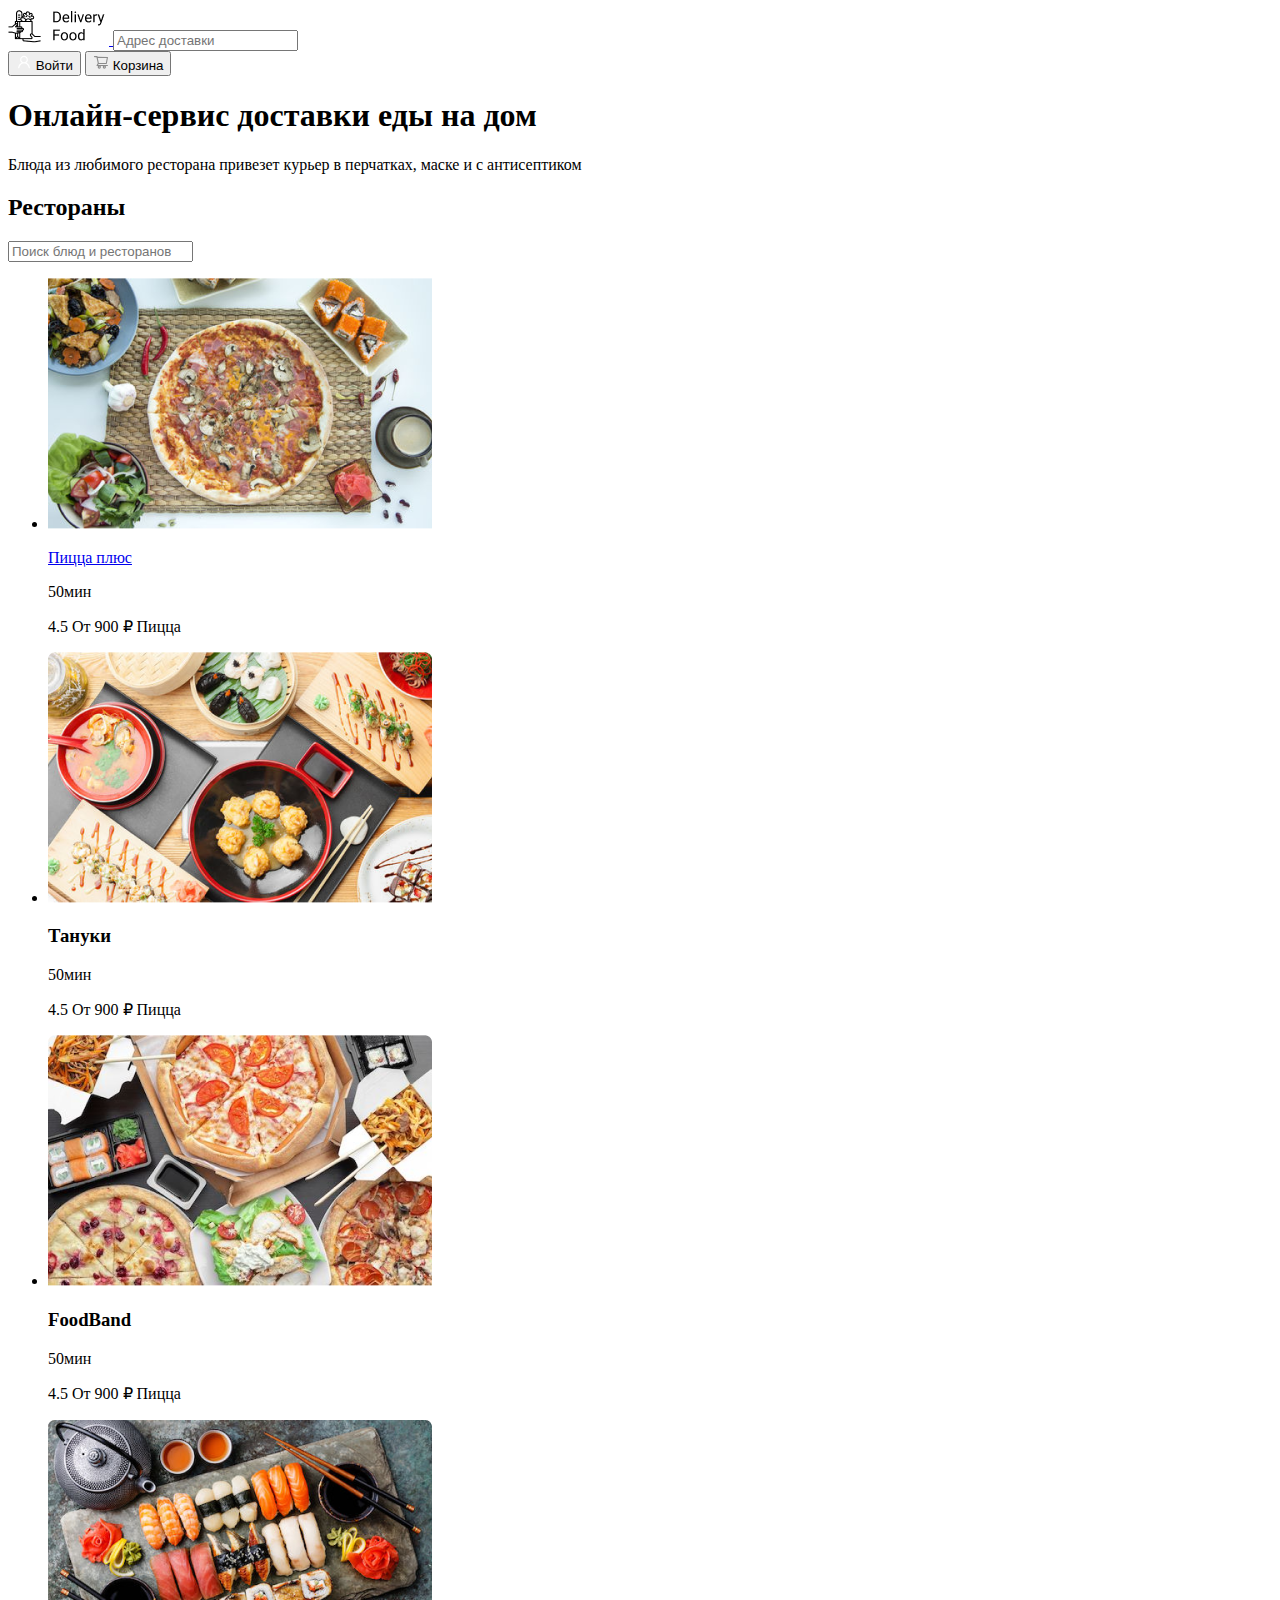
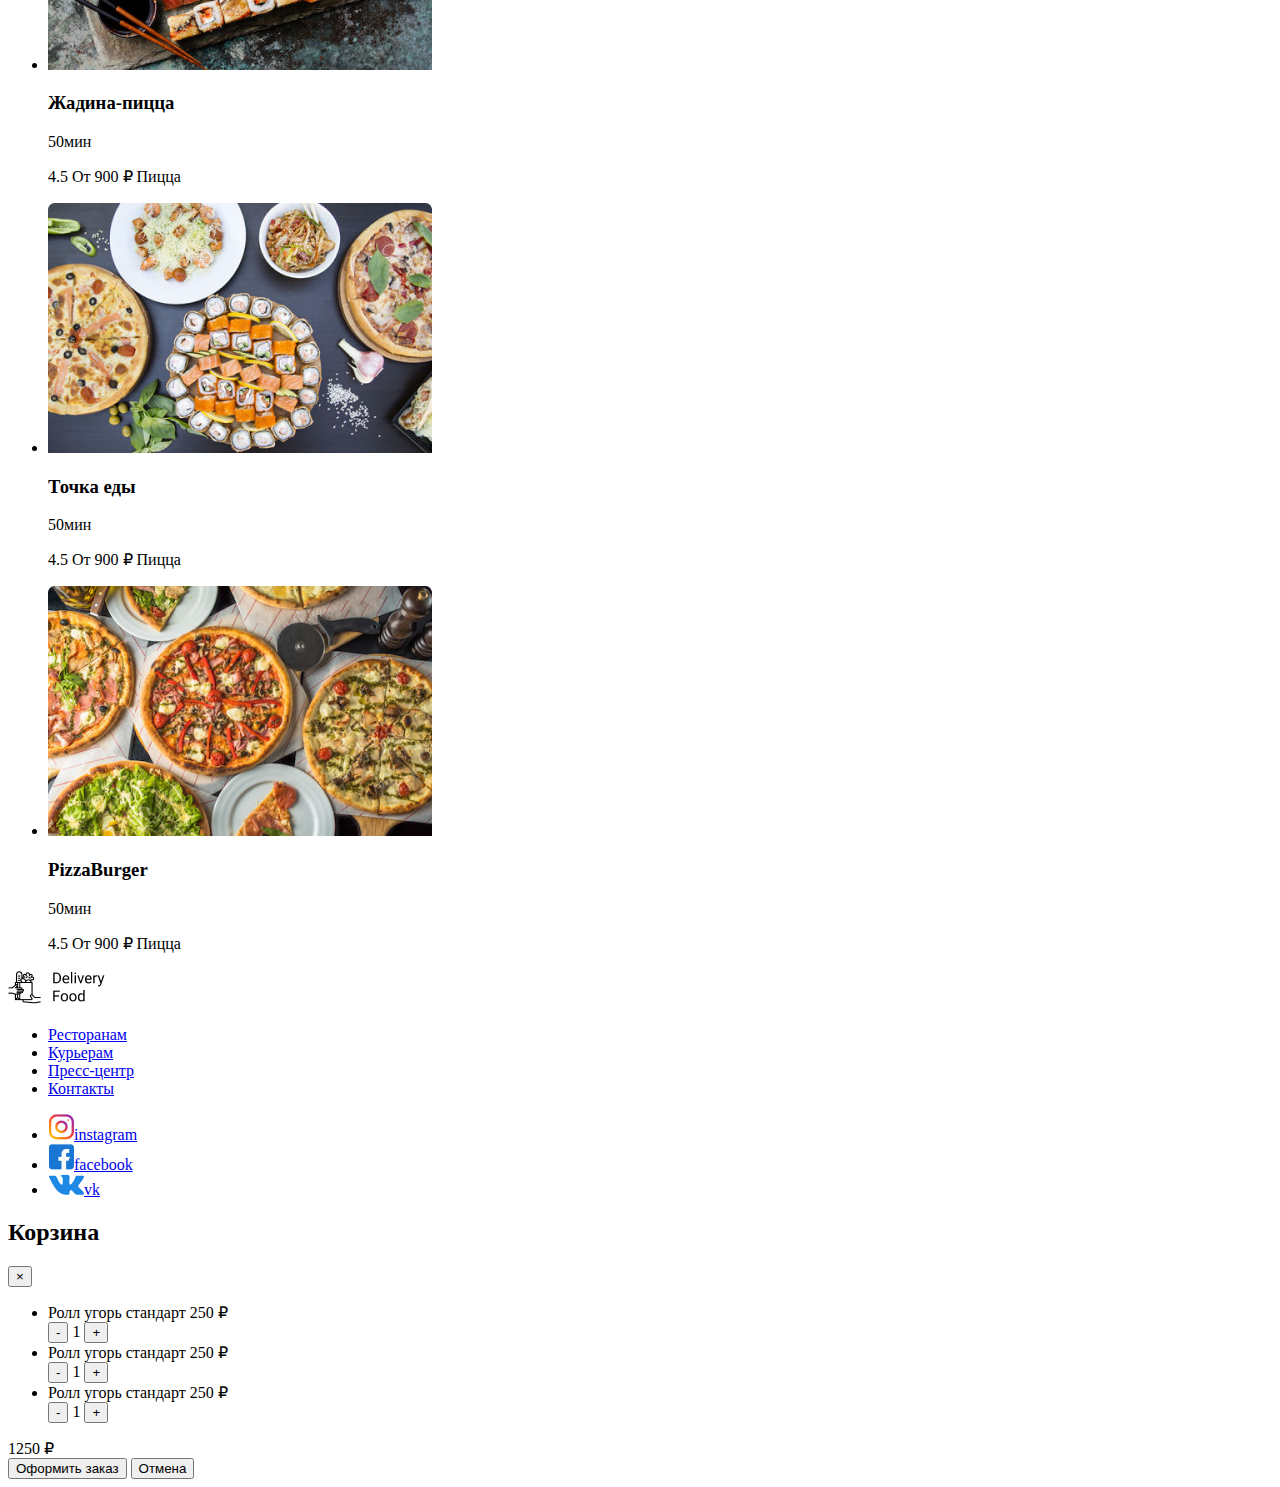
==== index.html @ 3a962e75 "Add files via upload" ====
<!DOCTYPE html>
<html lang="ru">

<head>
  <meta charset="UTF-8" />
  <meta name="viewport" content="width=device-width, initial-scale=1.0" />
  <meta http-equiv="X-UA-Compatible" content="ie=edge" />
  <title>Delivery Food</title>
</head>

<body>
  <header class="header container">
    <a href="index.html" class="img-wrapper header__logo">
      <img src="/assets/img/logo.png" alt="logotype">
    </a>
    <input type="text" placeholder="Адрес доставки" class="input input--header header__input">
    <div class="buttons header__buttons">
      <button class="button button--primary button--login">
        <span class="img-wrapper button__icon"><img src="assets/img/icons/user.svg" alt="icon"> </span>
        <span class="button__text">
          Войти
        </span>
      </button>
      <button class="button button--cart">
        <span class="img-wrapper button__icon"><img src="assets/img/icons/shopping-cart.svg" alt="icon"> </span>
        <span class="button__text">
          Корзина
        </span>
      </button>
    </div>
  </header>
  <main>
    <section class="hero container">
      <h1 class="title title--hero hero__title">Онлайн-сервис доставки еды на дом</h1>
      <p class="text text--hero hero__text">Блюда из любимого ресторана привезет курьер в перчатках, маске и с антисептиком</p>
    </section>

    <section class="restaurant container">
      <header class="restaurant__header">
        <h2 class="title restaurant__title">Рестораны</h2>
        <input type="text" class="input input--restaurant restaurant__input" placeholder="Поиск блюд и ресторанов">
      </header>
      <ul class="cards-list cards-list--restaurant restaurant__cards-list">
        <li class="card">
          <p class="card__img"><img src="/assets/img/list/card_1.png" alt="food"></p>
          <div class="card__wrapper">
            <header class="card__header">
              <a href="restourant.html" class="card__title">Пицца плюс</a>
              <p class="card__delivery">50мин</p>
            </header>
            <div class="card__description">
              <span class="card__rating">4.5</span>
              <span class="card__price">От 900 ₽</span>
              <span class="card__category">Пицца</span>
            </div>
          </div>
        </li>
        <li class="card">
          <p class="card__img"><img src="/assets/img/list/card_2.png" alt="food"></p>
          <div class="card__wrapper">
            <header class="card__header">
              <h3 class="card__title">Тануки </h3>
              <p class="card__delivery">50мин</p>
            </header>
            <div class="card__description">
              <span class="card__rating">4.5</span>
              <span class="card__price">От 900 ₽</span>
              <span class="card__category">Пицца</span>
            </div>
          </div>
        </li>
        <li class="card">
          <p class="card__img"><img src="/assets/img/list/card_3.png" alt="food"></p>
          <div class="card__wrapper">
            <header class="card__header">
              <h3 class="card__title">FoodBand</h3>
              <p class="card__delivery">50мин</p>
            </header>
            <div class="card__description">
              <span class="card__rating">4.5</span>
              <span class="card__price">От 900 ₽</span>
              <span class="card__category">Пицца</span>
            </div>
          </div>
        </li>
        <li class="card">
          <p class="card__img"><img src="/assets/img/list/card_4.png" alt="food"></p>
          <div class="card__wrapper">
            <header class="card__header">
              <h3 class="card__title">Жадина-пицца</h3>
              <p class="card__delivery">50мин</p>
            </header>
            <div class="card__description">
              <span class="card__rating">4.5</span>
              <span class="card__price">От 900 ₽</span>
              <span class="card__category">Пицца</span>
            </div>
          </div>
        </li>
        <li class="card">
          <p class="card__img"><img src="/assets/img/list/card_5.png" alt="food"></p>
          <div class="card__wrapper">
            <header class="card__header">
              <h3 class="card__title">Точка еды</h3>
              <p class="card__delivery">50мин</p>
            </header>
            <div class="card__description">
              <span class="card__rating">4.5</span>
              <span class="card__price">От 900 ₽</span>
              <span class="card__category">Пицца</span>
            </div>
          </div>
        </li>
        <li class="card">
          <p class="card__img"><img src="/assets/img/list/card_6.png" alt="food"></p>
          <div class="card__wrapper">
            <header class="card__header">
              <h3 class="card__title">PizzaBurger</h3>
              <p class="card__delivery">50мин</p>
            </header>
            <div class="card__description">
              <span class="card__rating">4.5</span>
              <span class="card__price">От 900 ₽</span>
              <span class="card__category">Пицца</span>
            </div>
          </div>
        </li>
      </ul>
    </section>
  </main>
  <footer class="footer container">
    <p class="img-wrapper footer__logo"><img src="/assets/img/logo.png" alt="logo"></p>
    <ul class="nav footer__nav">
      <li class="nav__item"><a href="#" class="nav__link">Ресторанам </a></li>
      <li class="nav__item"><a href="#" class="nav__link">Курьерам</a></li>
      <li class="nav__item"><a href="#" class="nav__link">Пресс-центр</a></li>
      <li class="nav__item"><a href="#" class="nav__link">Контакты</a></li>
    </ul>
    <ul class="social footer__social">
      <li class="social__item"><a href="#" class="social__link"><img src="/assets/img/icons/instagram.png" alt="instagram"><span class="hidden">instagram</span></a></li>
      <li class="social__item"><a href="#" class="social__link"><img src="/assets/img/icons/facebook.png" alt="facebook"><span class="hidden">facebook</span></a></li>
      <li class="social__item"><a href="#" class="social__link"><img src="/assets/img/icons/vk.png" alt="vk"><span class="hidden">vk</span></a></li>
    </ul>
  </footer>

  <div class="cart">
    <div class="cart__wrapper">
      <header class="cart__header">
        <h2 class="cart__title">Корзина</h2>
        <button class="button cart__close">&times;</button>
      </header>
      <ul class="cart__list">
        <li class="cart__item">
          <span class="cart__selected">Ролл угорь стандарт</span>
          <span class="cart__price">250 ₽</span>
          <div class="counter">
            <button class="button counter__button"> -</button>
            <span class="counter__count">1</span>
            <button class="button counter__button">+</button>
          </div>
        </li>
        <li class="cart__item">
          <span class="cart__selected">Ролл угорь стандарт</span>
          <span class="cart__price">250 ₽</span>
          <div class="counter">
            <button class="button counter__button"> -</button>
            <span class="counter__count">1</span>
            <button class="button counter__button">+</button>
          </div>
        </li>
        <li class="cart__item">
          <span class="cart__selected">Ролл угорь стандарт</span>
          <span class="cart__price">250 ₽</span>
          <div class="counter">
            <button class="button counter__button"> -</button>
            <span class="counter__count">1</span>
            <button class="button counter__button">+</button>
          </div>
        </li>
      </ul>
      <footer class="cart__footer">
        <span class="cart__total">1250 ₽</span>
        <div class="buttons cart__buttons">
          <button class="button button--primary button--primary">Оформить заказ</button>
          <button class="button ">Отмена</button>
        </div>
      </footer>
    </div>
  </div>
</body>


</html>
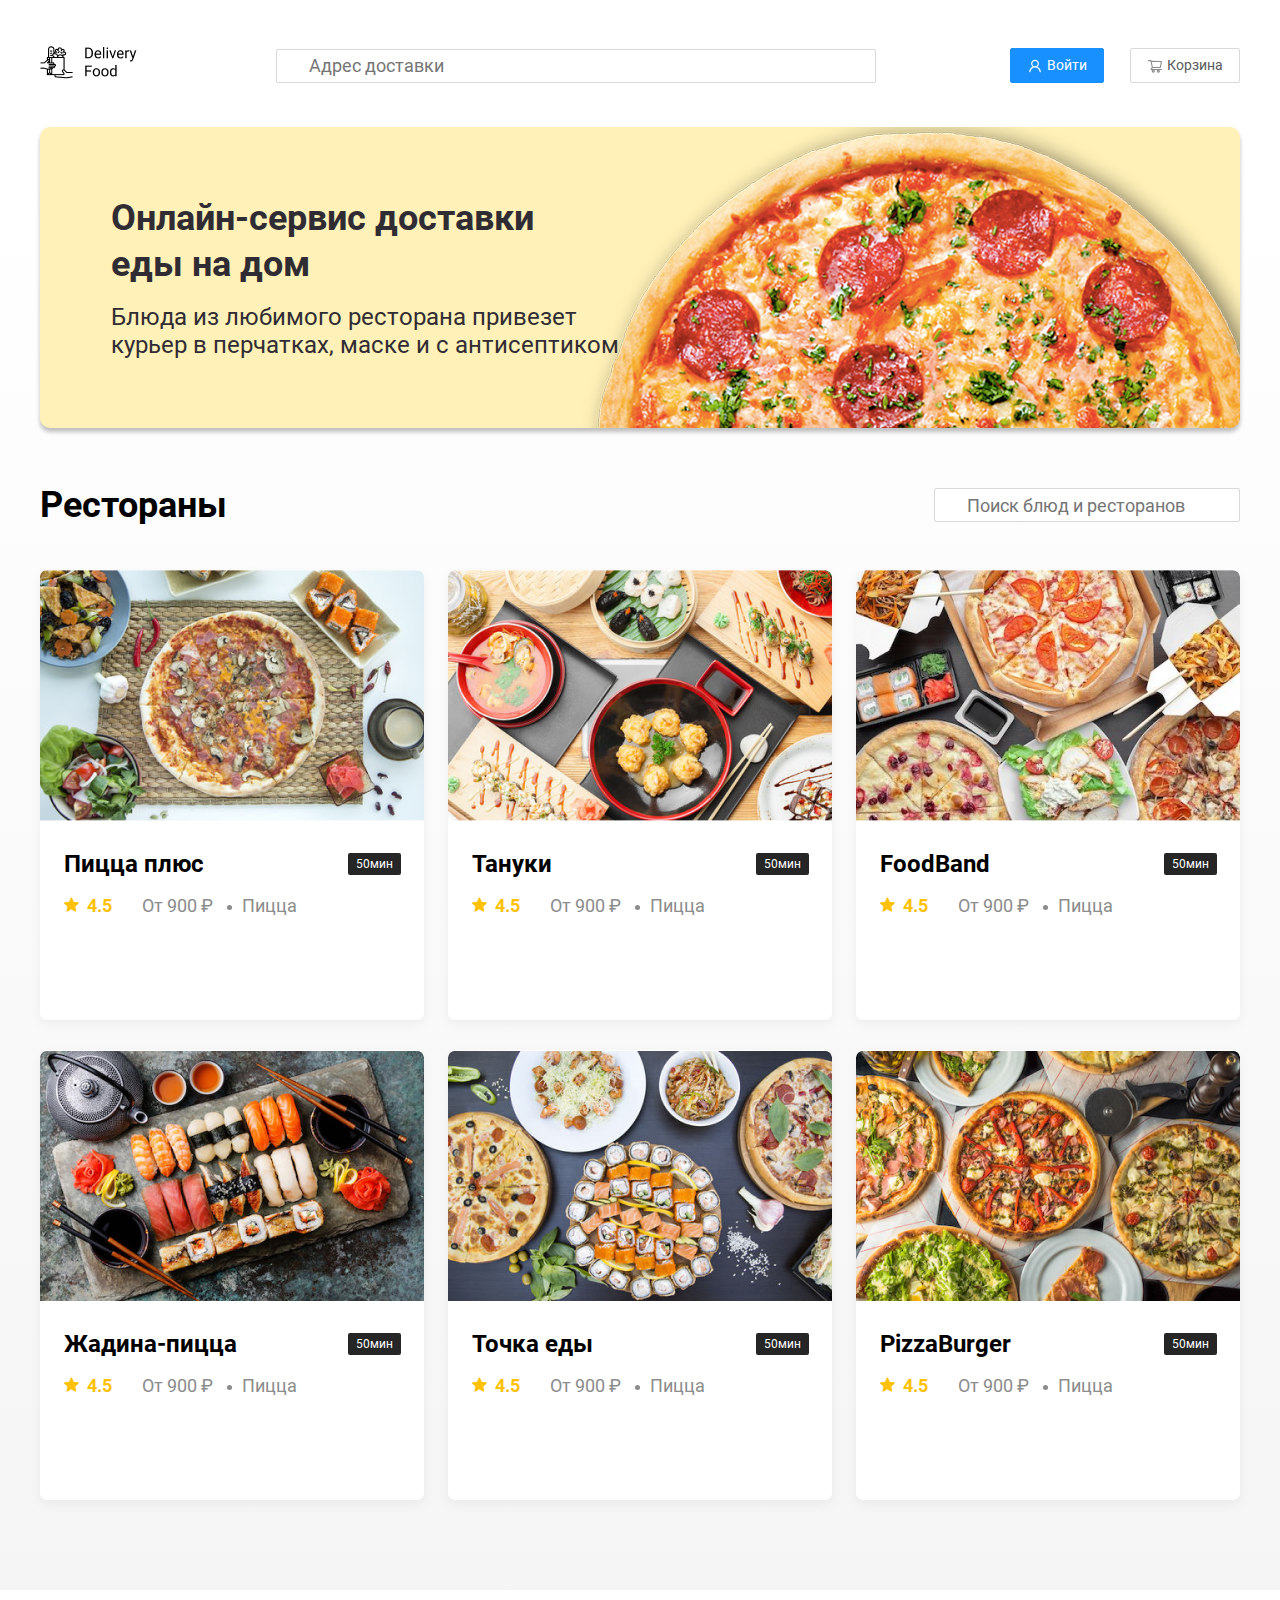
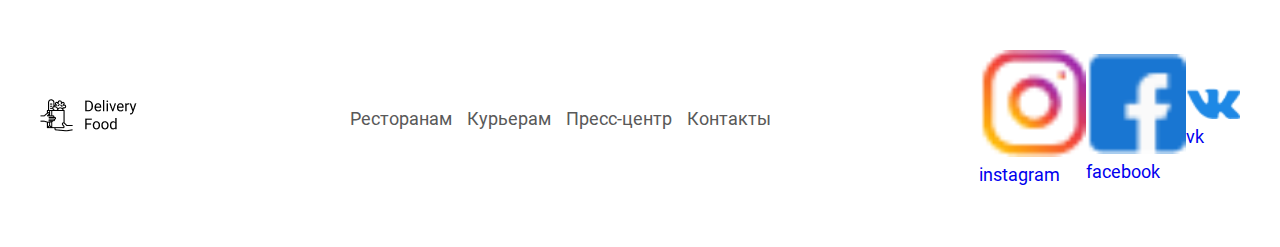
==== commit 798f3b43: "Add files via upload" ====
--- a/index.html
+++ b/index.html
@@ -1,193 +1 @@
-<!DOCTYPE html>
-<html lang="ru">
-
-<head>
-  <meta charset="UTF-8" />
-  <meta name="viewport" content="width=device-width, initial-scale=1.0" />
-  <meta http-equiv="X-UA-Compatible" content="ie=edge" />
-  <title>Delivery Food</title>
-</head>
-
-<body>
-  <header class="header container">
-    <a href="index.html" class="img-wrapper header__logo">
-      <img src="/assets/img/logo.png" alt="logotype">
-    </a>
-    <input type="text" placeholder="Адрес доставки" class="input input--header header__input">
-    <div class="buttons header__buttons">
-      <button class="button button--primary button--login">
-        <span class="img-wrapper button__icon"><img src="assets/img/icons/user.svg" alt="icon"> </span>
-        <span class="button__text">
-          Войти
-        </span>
-      </button>
-      <button class="button button--cart">
-        <span class="img-wrapper button__icon"><img src="assets/img/icons/shopping-cart.svg" alt="icon"> </span>
-        <span class="button__text">
-          Корзина
-        </span>
-      </button>
-    </div>
-  </header>
-  <main>
-    <section class="hero container">
-      <h1 class="title title--hero hero__title">Онлайн-сервис доставки еды на дом</h1>
-      <p class="text text--hero hero__text">Блюда из любимого ресторана привезет курьер в перчатках, маске и с антисептиком</p>
-    </section>
-
-    <section class="restaurant container">
-      <header class="restaurant__header">
-        <h2 class="title restaurant__title">Рестораны</h2>
-        <input type="text" class="input input--restaurant restaurant__input" placeholder="Поиск блюд и ресторанов">
-      </header>
-      <ul class="cards-list cards-list--restaurant restaurant__cards-list">
-        <li class="card">
-          <p class="card__img"><img src="/assets/img/list/card_1.png" alt="food"></p>
-          <div class="card__wrapper">
-            <header class="card__header">
-              <a href="restourant.html" class="card__title">Пицца плюс</a>
-              <p class="card__delivery">50мин</p>
-            </header>
-            <div class="card__description">
-              <span class="card__rating">4.5</span>
-              <span class="card__price">От 900 ₽</span>
-              <span class="card__category">Пицца</span>
-            </div>
-          </div>
-        </li>
-        <li class="card">
-          <p class="card__img"><img src="/assets/img/list/card_2.png" alt="food"></p>
-          <div class="card__wrapper">
-            <header class="card__header">
-              <h3 class="card__title">Тануки </h3>
-              <p class="card__delivery">50мин</p>
-            </header>
-            <div class="card__description">
-              <span class="card__rating">4.5</span>
-              <span class="card__price">От 900 ₽</span>
-              <span class="card__category">Пицца</span>
-            </div>
-          </div>
-        </li>
-        <li class="card">
-          <p class="card__img"><img src="/assets/img/list/card_3.png" alt="food"></p>
-          <div class="card__wrapper">
-            <header class="card__header">
-              <h3 class="card__title">FoodBand</h3>
-              <p class="card__delivery">50мин</p>
-            </header>
-            <div class="card__description">
-              <span class="card__rating">4.5</span>
-              <span class="card__price">От 900 ₽</span>
-              <span class="card__category">Пицца</span>
-            </div>
-          </div>
-        </li>
-        <li class="card">
-          <p class="card__img"><img src="/assets/img/list/card_4.png" alt="food"></p>
-          <div class="card__wrapper">
-            <header class="card__header">
-              <h3 class="card__title">Жадина-пицца</h3>
-              <p class="card__delivery">50мин</p>
-            </header>
-            <div class="card__description">
-              <span class="card__rating">4.5</span>
-              <span class="card__price">От 900 ₽</span>
-              <span class="card__category">Пицца</span>
-            </div>
-          </div>
-        </li>
-        <li class="card">
-          <p class="card__img"><img src="/assets/img/list/card_5.png" alt="food"></p>
-          <div class="card__wrapper">
-            <header class="card__header">
-              <h3 class="card__title">Точка еды</h3>
-              <p class="card__delivery">50мин</p>
-            </header>
-            <div class="card__description">
-              <span class="card__rating">4.5</span>
-              <span class="card__price">От 900 ₽</span>
-              <span class="card__category">Пицца</span>
-            </div>
-          </div>
-        </li>
-        <li class="card">
-          <p class="card__img"><img src="/assets/img/list/card_6.png" alt="food"></p>
-          <div class="card__wrapper">
-            <header class="card__header">
-              <h3 class="card__title">PizzaBurger</h3>
-              <p class="card__delivery">50мин</p>
-            </header>
-            <div class="card__description">
-              <span class="card__rating">4.5</span>
-              <span class="card__price">От 900 ₽</span>
-              <span class="card__category">Пицца</span>
-            </div>
-          </div>
-        </li>
-      </ul>
-    </section>
-  </main>
-  <footer class="footer container">
-    <p class="img-wrapper footer__logo"><img src="/assets/img/logo.png" alt="logo"></p>
-    <ul class="nav footer__nav">
-      <li class="nav__item"><a href="#" class="nav__link">Ресторанам </a></li>
-      <li class="nav__item"><a href="#" class="nav__link">Курьерам</a></li>
-      <li class="nav__item"><a href="#" class="nav__link">Пресс-центр</a></li>
-      <li class="nav__item"><a href="#" class="nav__link">Контакты</a></li>
-    </ul>
-    <ul class="social footer__social">
-      <li class="social__item"><a href="#" class="social__link"><img src="/assets/img/icons/instagram.png" alt="instagram"><span class="hidden">instagram</span></a></li>
-      <li class="social__item"><a href="#" class="social__link"><img src="/assets/img/icons/facebook.png" alt="facebook"><span class="hidden">facebook</span></a></li>
-      <li class="social__item"><a href="#" class="social__link"><img src="/assets/img/icons/vk.png" alt="vk"><span class="hidden">vk</span></a></li>
-    </ul>
-  </footer>
-
-  <div class="cart">
-    <div class="cart__wrapper">
-      <header class="cart__header">
-        <h2 class="cart__title">Корзина</h2>
-        <button class="button cart__close">&times;</button>
-      </header>
-      <ul class="cart__list">
-        <li class="cart__item">
-          <span class="cart__selected">Ролл угорь стандарт</span>
-          <span class="cart__price">250 ₽</span>
-          <div class="counter">
-            <button class="button counter__button"> -</button>
-            <span class="counter__count">1</span>
-            <button class="button counter__button">+</button>
-          </div>
-        </li>
-        <li class="cart__item">
-          <span class="cart__selected">Ролл угорь стандарт</span>
-          <span class="cart__price">250 ₽</span>
-          <div class="counter">
-            <button class="button counter__button"> -</button>
-            <span class="counter__count">1</span>
-            <button class="button counter__button">+</button>
-          </div>
-        </li>
-        <li class="cart__item">
-          <span class="cart__selected">Ролл угорь стандарт</span>
-          <span class="cart__price">250 ₽</span>
-          <div class="counter">
-            <button class="button counter__button"> -</button>
-            <span class="counter__count">1</span>
-            <button class="button counter__button">+</button>
-          </div>
-        </li>
-      </ul>
-      <footer class="cart__footer">
-        <span class="cart__total">1250 ₽</span>
-        <div class="buttons cart__buttons">
-          <button class="button button--primary button--primary">Оформить заказ</button>
-          <button class="button ">Отмена</button>
-        </div>
-      </footer>
-    </div>
-  </div>
-</body>
-
-
-</html>
+<!doctype html><html lang="ru"><head><meta charset="UTF-8"><meta name="viewport" content="width=device-width,initial-scale=1"><meta http-equiv="X-UA-Compatible" content="ie=edge"><title>Delivery Food</title><link href="/assets/css/app.e4bf.css" rel="stylesheet"></head><body><header class="header container"><a href="index.html" class="img-wrapper header__logo"><img src="/assets/img/logo.png" alt="logotype"> </a><input placeholder="Адрес доставки" class="input input--header header__input"><div class="buttons header__buttons"><button class="button button--primary button--login"><span class="img-wrapper button__icon"><img src="assets/img/icons/user.svg" alt="icon"> </span><span class="button__text">Войти</span></button> <button class="button button--cart"><span class="img-wrapper button__icon"><img src="assets/img/icons/shopping-cart.svg" alt="icon"> </span><span class="button__text">Корзина</span></button></div></header><main><section class="hero container"><h1 class="title title--hero hero__title">Онлайн-сервис доставки еды на дом</h1><p class="text text--hero hero__text">Блюда из любимого ресторана привезет курьер в перчатках, маске и с антисептиком</p></section><section class="restaurant container"><header class="restaurant__header"><h2 class="title restaurant__title">Рестораны</h2><input class="input input--restaurant restaurant__input" placeholder="Поиск блюд и ресторанов"></header><ul class="cards-list cards-list--restaurant restaurant__cards-list"><li class="card"><p class="card__img"><img src="/assets/img/list/card_1.png" alt="food"></p><div class="card__wrapper"><header class="card__header"><a href="restourant.html" class="card__title">Пицца плюс</a><p class="card__delivery">50мин</p></header><div class="card__description"><span class="card__rating">4.5</span> <span class="card__price">От 900 ₽</span> <span class="card__category">Пицца</span></div></div></li><li class="card"><p class="card__img"><img src="/assets/img/list/card_2.png" alt="food"></p><div class="card__wrapper"><header class="card__header"><h3 class="card__title">Тануки</h3><p class="card__delivery">50мин</p></header><div class="card__description"><span class="card__rating">4.5</span> <span class="card__price">От 900 ₽</span> <span class="card__category">Пицца</span></div></div></li><li class="card"><p class="card__img"><img src="/assets/img/list/card_3.png" alt="food"></p><div class="card__wrapper"><header class="card__header"><h3 class="card__title">FoodBand</h3><p class="card__delivery">50мин</p></header><div class="card__description"><span class="card__rating">4.5</span> <span class="card__price">От 900 ₽</span> <span class="card__category">Пицца</span></div></div></li><li class="card"><p class="card__img"><img src="/assets/img/list/card_4.png" alt="food"></p><div class="card__wrapper"><header class="card__header"><h3 class="card__title">Жадина-пицца</h3><p class="card__delivery">50мин</p></header><div class="card__description"><span class="card__rating">4.5</span> <span class="card__price">От 900 ₽</span> <span class="card__category">Пицца</span></div></div></li><li class="card"><p class="card__img"><img src="/assets/img/list/card_5.png" alt="food"></p><div class="card__wrapper"><header class="card__header"><h3 class="card__title">Точка еды</h3><p class="card__delivery">50мин</p></header><div class="card__description"><span class="card__rating">4.5</span> <span class="card__price">От 900 ₽</span> <span class="card__category">Пицца</span></div></div></li><li class="card"><p class="card__img"><img src="/assets/img/list/card_6.png" alt="food"></p><div class="card__wrapper"><header class="card__header"><h3 class="card__title">PizzaBurger</h3><p class="card__delivery">50мин</p></header><div class="card__description"><span class="card__rating">4.5</span> <span class="card__price">От 900 ₽</span> <span class="card__category">Пицца</span></div></div></li></ul></section></main><footer class="footer container"><p class="img-wrapper footer__logo"><img src="/assets/img/logo.png" alt="logo"></p><ul class="nav footer__nav"><li class="nav__item"><a href="#" class="nav__link">Ресторанам</a></li><li class="nav__item"><a href="#" class="nav__link">Курьерам</a></li><li class="nav__item"><a href="#" class="nav__link">Пресс-центр</a></li><li class="nav__item"><a href="#" class="nav__link">Контакты</a></li></ul><ul class="social footer__social"><li class="social__item"><a href="#" class="social__link"><img src="/assets/img/icons/instagram.png" alt="instagram"><span class="hidden">instagram</span></a></li><li class="social__item"><a href="#" class="social__link"><img src="/assets/img/icons/facebook.png" alt="facebook"><span class="hidden">facebook</span></a></li><li class="social__item"><a href="#" class="social__link"><img src="/assets/img/icons/vk.png" alt="vk"><span class="hidden">vk</span></a></li></ul></footer><div class="cart"><div class="cart__wrapper"><header class="cart__header"><h2 class="cart__title">Корзина</h2><button class="button cart__close">&times;</button></header><ul class="cart__list"><li class="cart__item"><span class="cart__selected">Ролл угорь стандарт</span> <span class="cart__price">250 ₽</span><div class="counter"><button class="button counter__button">-</button> <span class="counter__count">1</span> <button class="button counter__button">+</button></div></li><li class="cart__item"><span class="cart__selected">Ролл угорь стандарт</span> <span class="cart__price">250 ₽</span><div class="counter"><button class="button counter__button">-</button> <span class="counter__count">1</span> <button class="button counter__button">+</button></div></li><li class="cart__item"><span class="cart__selected">Ролл угорь стандарт</span> <span class="cart__price">250 ₽</span><div class="counter"><button class="button counter__button">-</button> <span class="counter__count">1</span> <button class="button counter__button">+</button></div></li></ul><footer class="cart__footer"><span class="cart__total">1250 ₽</span><div class="buttons cart__buttons"><button class="button button--primary button--primary">Оформить заказ</button> <button class="button">Отмена</button></div></footer></div></div><script src="/assets/js/vendors.e4bf.js"></script><script src="/assets/js/app.e4bf.js"></script></body></html>--- a/assets/css/app.e4bf.css
+++ b/assets/css/app.e4bf.css
@@ -0,0 +1,2 @@
+@font-face{font-family:Roboto;font-weight:400;font-style:normal;font-display:swap;src:url(/fonts/Roboto-Regular.ttf) format("truetype")}@font-face{font-family:Roboto;font-weight:700;font-style:normal;font-display:swap;src:url(/fonts/Roboto-Bold.ttf) format("truetype")}html{line-height:1.15;-webkit-text-size-adjust:100%}main{display:block}h1{font-size:2em;margin:.67em 0}hr{-webkit-box-sizing:content-box;box-sizing:content-box;height:0;overflow:visible}pre{font-family:monospace,monospace;font-size:1em}a{background-color:rgba(0,0,0,0)}abbr[title]{border-bottom:none;text-decoration:underline;-webkit-text-decoration:underline dotted;text-decoration:underline dotted}b,strong{font-weight:bolder}code,kbd,samp{font-family:monospace,monospace;font-size:1em}small{font-size:80%}sub,sup{font-size:75%;line-height:0;position:relative;vertical-align:baseline}sub{bottom:-.25em}sup{top:-.5em}img{border-style:none}button,input,optgroup,select,textarea{font-family:inherit;font-size:100%;line-height:1.15;margin:0}button,input{overflow:visible}button,select{text-transform:none}[type=button],[type=reset],[type=submit],button{-webkit-appearance:button}[type=button]::-moz-focus-inner,[type=reset]::-moz-focus-inner,[type=submit]::-moz-focus-inner,button::-moz-focus-inner{border-style:none;padding:0}[type=button]:-moz-focusring,[type=reset]:-moz-focusring,[type=submit]:-moz-focusring,button:-moz-focusring{outline:1px dotted ButtonText}fieldset{padding:.35em .75em .625em}legend{-webkit-box-sizing:border-box;box-sizing:border-box;color:inherit;display:table;max-width:100%;padding:0;white-space:normal}progress{vertical-align:baseline}textarea{overflow:auto}[type=checkbox],[type=radio]{-webkit-box-sizing:border-box;box-sizing:border-box;padding:0}[type=number]::-webkit-inner-spin-button,[type=number]::-webkit-outer-spin-button{height:auto}[type=search]{-webkit-appearance:textfield;outline-offset:-2px}[type=search]::-webkit-search-decoration{-webkit-appearance:none}::-webkit-file-upload-button{-webkit-appearance:button;font:inherit}details{display:block}summary{display:list-item}[hidden],template{display:none}html{line-height:24px;font-size:18px;color:#000;height:100%}@media screen and (max-width:1200px){html{font-size:16px}}@media screen and (max-width:768px){html{font-size:15px}}@media screen and (max-width:480px){html{font-size:14px}}body{margin:0;padding:0;font-family:Roboto,Helvetica,Arial,sans-serif;font-size:18px;font-weight:400;-webkit-font-smoothing:antialiased;-moz-osx-font-smoothing:grayscale}*,:after,:before{-webkit-box-sizing:border-box;box-sizing:border-box}h1,h2,h3,h4,h5,h6,p{margin:0}a{text-decoration:none}li,ul{margin:0;padding:0;list-style-type:none}section{position:relative}.wrapper{margin:0 auto;min-width:100vh}.content-wrapper,.wrapper{display:-webkit-box;display:-ms-flexbox;display:flex;-webkit-box-orient:vertical;-webkit-box-direction:normal;-ms-flex-direction:column;flex-direction:column;min-height:100vh}.container{-webkit-box-flex:0;-ms-flex:0 0 auto;flex:0 0 auto;position:relative;margin:0 auto;width:1200px}@media screen and (max-width:1200px){.container{max-width:1024px}}@media screen and (max-width:1024px){.container{max-width:768px}}@media screen and (max-width:768px){.container{max-width:480px}}@media screen and (max-width:480px){.container{max-width:320px}}.img-wrapper{margin:0}img{width:100%;height:100%}main{background:-webkit-gradient(linear,left top,left bottom,color-stop(1.04%,hsla(0,0%,96.1%,0)),to(#f5f5f5));background:-o-linear-gradient(top,hsla(0,0%,96.1%,0) 1.04%,#f5f5f5 100%);background:linear-gradient(180deg,hsla(0,0%,96.1%,0) 1.04%,#f5f5f5)}.button{padding:8px 16px;background-color:rgba(0,0,0,0);border:1px solid #d9d9d9;color:#595959;border-radius:2px;-webkit-box-shadow:0 0 2px rgba(0,0,0,.0015);box-shadow:0 0 2px rgba(0,0,0,.0015);position:relative;font-size:14px;display:-webkit-box;display:-ms-flexbox;display:flex;-webkit-box-align:center;-ms-flex-align:center;align-items:center}.button--primary{background-color:#1890ff;border:1px solid #1890ff;color:#fff}.button__icon{display:block;width:16px;height:16px;margin-right:4px}.button--cart{background-color:#fff;border:1px solid #d9d9d9;color:#595959;-webkit-box-shadow:0 0 2px rgba(0,0,0,.0015);box-shadow:0 0 2px rgba(0,0,0,.0015)}@media (max-width:768px){.button__text{display:none}}.title{font-weight:700;font-size:2rem;line-height:42px;color:#000}.title--hero{font-size:2rem;line-height:46px;color:#302c34;max-width:450px}.title--restaurant{font-weight:700}.text--hero{font-size:24px;line-height:28px;color:#302c34;max-width:538px}@media screen and (max-width:1024px){.title--hero{font-size:34px;line-height:40px}.text{font-size:20px}}.header{padding-top:44px;display:-webkit-box;display:-ms-flexbox;display:flex;-webkit-box-pack:justify;-ms-flex-pack:justify;justify-content:space-between;-webkit-box-align:center;-ms-flex-align:center;align-items:center}@media (max-width:768px){.header{-ms-flex-wrap:wrap;flex-wrap:wrap}.header__logo{-webkit-box-ordinal-group:2;-ms-flex-order:1;order:1}.header__input{margin-top:25px;-webkit-box-ordinal-group:4;-ms-flex-order:3;order:3}.header__buttons{-webkit-box-ordinal-group:3;-ms-flex-order:2;order:2}}.input{padding-left:32px;border:1px solid #d9d9d9;border-radius:2px}.input--header{width:50%;height:34px}.input--restaurant{width:306px;height:34px}@media (max-width:768px){.input--header{width:100%;height:34px}}.buttons{display:-webkit-box;display:-ms-flexbox;display:flex;-webkit-box-orient:horizontal;-webkit-box-direction:normal;-ms-flex-direction:row;flex-direction:row;-webkit-box-pack:justify;-ms-flex-pack:justify;justify-content:space-between;-webkit-box-align:center;-ms-flex-align:center;align-items:center;width:100%;max-width:230px}@media (max-width:768px){.buttons{width:auto}}.hero{margin-top:40px;padding:68px 0 69px 71px;background:#fff1b8 url(/hero.png) no-repeat top -80px right -100px/800px;-webkit-box-shadow:0 4px 4px rgba(0,0,0,.25);box-shadow:0 4px 4px rgba(0,0,0,.25);border-radius:10px}.hero__text{margin-top:16px}@media screen and (max-width:1200px){.hero{background-size:700px;background-position:top -80px right -200px}}@media screen and (max-width:1024px){.hero{padding:20px;background-size:400px;background-position:top -80px right -120px}}@media (max-width:768px){.hero{padding:20px;background-image:none}}.restaurant{padding-top:56px;padding-bottom:90px}.restaurant__header{display:-webkit-box;display:-ms-flexbox;display:flex;-webkit-box-align:center;-ms-flex-align:center;align-items:center;-webkit-box-pack:justify;-ms-flex-pack:justify;justify-content:space-between}.restaurant__cards-list{margin-top:44px}@media (max-width:768px){.restaurant__header{-ms-flex-wrap:wrap;flex-wrap:wrap}.restaurant__input{margin-top:20px}}.cards-list--restaurant{display:-webkit-box;display:-ms-flexbox;display:flex;-webkit-box-orient:horizontal;-webkit-box-direction:normal;-ms-flex-direction:row;flex-direction:row;-ms-flex-wrap:wrap;flex-wrap:wrap;-webkit-box-pack:justify;-ms-flex-pack:justify;justify-content:space-between;-webkit-box-align:start;-ms-flex-align:start;align-items:flex-start}.card{max-width:384px;background:#fff;-webkit-box-shadow:0 4px 12px rgba(0,0,0,.05);box-shadow:0 4px 12px rgba(0,0,0,.05);border-radius:7px;overflow:hidden;min-height:450px;margin-bottom:30px}.card:nth-last-child(-n+3){margin-bottom:0}.card__img{-o-object-fit:cover;object-fit:cover}.card__wrapper{padding:21px 23px 35px 24px}.card__header{display:-webkit-box;display:-ms-flexbox;display:flex;-webkit-box-pack:justify;-ms-flex-pack:justify;justify-content:space-between;-webkit-box-align:center;-ms-flex-align:center;align-items:center}.card__description{margin-top:10px}.card__title{font-weight:700;font-size:24px}.card__item,.card__title{line-height:32px;color:#000}.card__item{font-weight:400;font-size:20px}.card__ingredients{margin-top:10px}.card__footer{margin-top:20px;display:-webkit-box;display:-ms-flexbox;display:flex;-webkit-box-align:center;-ms-flex-align:center;align-items:center}.card__delivery{padding:1px 8px;background:#262626;border-radius:2px;font-size:12px;line-height:20px;color:#fff}.card__rating{font-weight:700;font-size:18px;line-height:32px;color:#ffc107}.card__rating:before{content:url(/Vector.png);margin-right:7.5px}.card__price{margin-left:26px;margin-right:10px}.card__category,.card__price{font-size:18px;line-height:32px;color:#8c8c8c}.card__category:before{content:"";width:5px;height:5px;display:inline-block;vertical-align:middle;background-color:#8c8c8c;border-radius:50%;margin-right:10px}@media screen and (max-width:1200px){.card{max-width:32%}}@media screen and (max-width:1024px){.card__header{-webkit-box-orient:vertical;-webkit-box-direction:normal;-ms-flex-direction:column;flex-direction:column;-webkit-box-align:start;-ms-flex-align:start;align-items:flex-start}.card__delivery{margin-top:5px}}@media (max-width:768px){.card{max-width:48%}.card__wrapper{padding:15px 10px 10px 15px}}@media (max-width:768px){.card{max-width:100%}.card__header{-webkit-box-orient:horizontal;-webkit-box-direction:normal;-ms-flex-direction:row;flex-direction:row;-webkit-box-align:center;-ms-flex-align:center;align-items:center}}.footer{padding:60px 0;display:-webkit-box;display:-ms-flexbox;display:flex;-webkit-box-align:center;-ms-flex-align:center;align-items:center;-webkit-box-pack:justify;-ms-flex-pack:justify;justify-content:space-between}@media (max-width:768px){.footer{-ms-flex-wrap:wrap;flex-wrap:wrap}.footer__logo{-webkit-box-ordinal-group:2;-ms-flex-order:1;order:1}.footer__nav{margin-top:25px;-webkit-box-ordinal-group:4;-ms-flex-order:3;order:3}.footer__social{-webkit-box-ordinal-group:3;-ms-flex-order:2;order:2}}.nav{display:-webkit-box;display:-ms-flexbox;display:flex;margin-left:0;padding:0;list-style:none}.nav__item{margin-right:15px}.nav__item:last-child{margin-right:0}.nav__link{color:#595959}.social{margin:0;padding:0;list-style:none;min-width:100px;display:-webkit-box;display:-ms-flexbox;display:flex;-webkit-box-pack:justify;-ms-flex-pack:justify;justify-content:space-between;-webkit-box-align:center;-ms-flex-align:center;align-items:center}.cart{background:rgba(0,0,0,.4);position:fixed;top:0;left:0;display:none;width:100vw;height:100vh}.cart--open{display:block}.cart__wrapper{padding:40px 46px 42px;max-width:780px;width:90%;background-color:#fff;margin:auto;border-radius:5px}.cart__header{display:-webkit-box;display:-ms-flexbox;display:flex;-webkit-box-pack:justify;-ms-flex-pack:justify;justify-content:space-between;-webkit-box-align:center;-ms-flex-align:center;align-items:center}.cart__title{font-size:36px;line-height:42px}.cart__close{border:none;font-size:48px}.cart__list{margin-top:48px}.cart__item{padding-bottom:8px;margin-top:15px;display:-webkit-box;display:-ms-flexbox;display:flex;-webkit-box-pack:justify;-ms-flex-pack:justify;justify-content:space-between;-webkit-box-align:center;-ms-flex-align:center;align-items:center;border-bottom:1px solid #d9d9d9}.cart__item:first-child{margin-top:0}.cart__selected{font-size:18px;line-height:32px}.cart__price{margin-left:auto;margin-right:47px;font-weight:700;font-size:20px;line-height:32px}.cart__footer{margin-top:53px;display:-webkit-box;display:-ms-flexbox;display:flex;-webkit-box-pack:justify;-ms-flex-pack:justify;justify-content:space-between;-webkit-box-align:center;-ms-flex-align:center;align-items:center}.cart__total{padding:15px 20px;background:#262626;border-radius:5px;color:#fff}.counter{display:-webkit-box;display:-ms-flexbox;display:flex;-webkit-box-pack:justify;-ms-flex-pack:justify;justify-content:space-between;-webkit-box-align:center;-ms-flex-align:center;align-items:center}.counter__button{font-size:14px;line-height:22px;color:#1890ff;border-color:#1890ff}.counter__count{margin-left:14px;margin-right:14px;font-size:16px;line-height:24px}
+:root{--animate-duration:1s;--animate-delay:1s;--animate-repeat:1}.animate__animated{-webkit-animation-duration:1s;animation-duration:1s;-webkit-animation-duration:var(--animate-duration);animation-duration:var(--animate-duration);-webkit-animation-fill-mode:both;animation-fill-mode:both}.animate__animated.animate__infinite{-webkit-animation-iteration-count:infinite;animation-iteration-count:infinite}.animate__animated.animate__repeat-1{-webkit-animation-iteration-count:1;animation-iteration-count:1;-webkit-animation-iteration-count:var(--animate-repeat);animation-iteration-count:var(--animate-repeat)}.animate__animated.animate__repeat-2{-webkit-animation-iteration-count:2;animation-iteration-count:2;-webkit-animation-iteration-count:calc(var(--animate-repeat)*2);animation-iteration-count:calc(var(--animate-repeat)*2)}.animate__animated.animate__repeat-3{-webkit-animation-iteration-count:3;animation-iteration-count:3;-webkit-animation-iteration-count:calc(var(--animate-repeat)*3);animation-iteration-count:calc(var(--animate-repeat)*3)}.animate__animated.animate__delay-1s{-webkit-animation-delay:1s;animation-delay:1s;-webkit-animation-delay:var(--animate-delay);animation-delay:var(--animate-delay)}.animate__animated.animate__delay-2s{-webkit-animation-delay:2s;animation-delay:2s;-webkit-animation-delay:calc(var(--animate-delay)*2);animation-delay:calc(var(--animate-delay)*2)}.animate__animated.animate__delay-3s{-webkit-animation-delay:3s;animation-delay:3s;-webkit-animation-delay:calc(var(--animate-delay)*3);animation-delay:calc(var(--animate-delay)*3)}.animate__animated.animate__delay-4s{-webkit-animation-delay:4s;animation-delay:4s;-webkit-animation-delay:calc(var(--animate-delay)*4);animation-delay:calc(var(--animate-delay)*4)}.animate__animated.animate__delay-5s{-webkit-animation-delay:5s;animation-delay:5s;-webkit-animation-delay:calc(var(--animate-delay)*5);animation-delay:calc(var(--animate-delay)*5)}.animate__animated.animate__faster{-webkit-animation-duration:.5s;animation-duration:.5s;-webkit-animation-duration:calc(var(--animate-duration)/2);animation-duration:calc(var(--animate-duration)/2)}.animate__animated.animate__fast{-webkit-animation-duration:.8s;animation-duration:.8s;-webkit-animation-duration:calc(var(--animate-duration)*0.8);animation-duration:calc(var(--animate-duration)*0.8)}.animate__animated.animate__slow{-webkit-animation-duration:2s;animation-duration:2s;-webkit-animation-duration:calc(var(--animate-duration)*2);animation-duration:calc(var(--animate-duration)*2)}.animate__animated.animate__slower{-webkit-animation-duration:3s;animation-duration:3s;-webkit-animation-duration:calc(var(--animate-duration)*3);animation-duration:calc(var(--animate-duration)*3)}@media (prefers-reduced-motion:reduce),print{.animate__animated{-webkit-animation-duration:1ms!important;animation-duration:1ms!important;-webkit-transition-duration:1ms!important;-o-transition-duration:1ms!important;transition-duration:1ms!important;-webkit-animation-iteration-count:1!important;animation-iteration-count:1!important}.animate__animated[class*=Out]{opacity:0}}@-webkit-keyframes bounce{0%,20%,53%,to{-webkit-animation-timing-function:cubic-bezier(.215,.61,.355,1);animation-timing-function:cubic-bezier(.215,.61,.355,1);-webkit-transform:translateZ(0);transform:translateZ(0)}40%,43%{-webkit-animation-timing-function:cubic-bezier(.755,.05,.855,.06);animation-timing-function:cubic-bezier(.755,.05,.855,.06);-webkit-transform:translate3d(0,-30px,0) scaleY(1.1);transform:translate3d(0,-30px,0) scaleY(1.1)}70%{-webkit-animation-timing-function:cubic-bezier(.755,.05,.855,.06);animation-timing-function:cubic-bezier(.755,.05,.855,.06);-webkit-transform:translate3d(0,-15px,0) scaleY(1.05);transform:translate3d(0,-15px,0) scaleY(1.05)}80%{-webkit-transition-timing-function:cubic-bezier(.215,.61,.355,1);transition-timing-function:cubic-bezier(.215,.61,.355,1);-webkit-transform:translateZ(0) scaleY(.95);transform:translateZ(0) scaleY(.95)}90%{-webkit-transform:translate3d(0,-4px,0) scaleY(1.02);transform:translate3d(0,-4px,0) scaleY(1.02)}}@keyframes bounce{0%,20%,53%,to{-webkit-animation-timing-function:cubic-bezier(.215,.61,.355,1);animation-timing-function:cubic-bezier(.215,.61,.355,1);-webkit-transform:translateZ(0);transform:translateZ(0)}40%,43%{-webkit-animation-timing-function:cubic-bezier(.755,.05,.855,.06);animation-timing-function:cubic-bezier(.755,.05,.855,.06);-webkit-transform:translate3d(0,-30px,0) scaleY(1.1);transform:translate3d(0,-30px,0) scaleY(1.1)}70%{-webkit-animation-timing-function:cubic-bezier(.755,.05,.855,.06);animation-timing-function:cubic-bezier(.755,.05,.855,.06);-webkit-transform:translate3d(0,-15px,0) scaleY(1.05);transform:translate3d(0,-15px,0) scaleY(1.05)}80%{-webkit-transition-timing-function:cubic-bezier(.215,.61,.355,1);-o-transition-timing-function:cubic-bezier(.215,.61,.355,1);transition-timing-function:cubic-bezier(.215,.61,.355,1);-webkit-transform:translateZ(0) scaleY(.95);transform:translateZ(0) scaleY(.95)}90%{-webkit-transform:translate3d(0,-4px,0) scaleY(1.02);transform:translate3d(0,-4px,0) scaleY(1.02)}}.animate__bounce{-webkit-animation-name:bounce;animation-name:bounce;-webkit-transform-origin:center bottom;-ms-transform-origin:center bottom;transform-origin:center bottom}@-webkit-keyframes flash{0%,50%,to{opacity:1}25%,75%{opacity:0}}@keyframes flash{0%,50%,to{opacity:1}25%,75%{opacity:0}}.animate__flash{-webkit-animation-name:flash;animation-name:flash}@-webkit-keyframes pulse{0%{-webkit-transform:scaleX(1);transform:scaleX(1)}50%{-webkit-transform:scale3d(1.05,1.05,1.05);transform:scale3d(1.05,1.05,1.05)}to{-webkit-transform:scaleX(1);transform:scaleX(1)}}@keyframes pulse{0%{-webkit-transform:scaleX(1);transform:scaleX(1)}50%{-webkit-transform:scale3d(1.05,1.05,1.05);transform:scale3d(1.05,1.05,1.05)}to{-webkit-transform:scaleX(1);transform:scaleX(1)}}.animate__pulse{-webkit-animation-name:pulse;animation-name:pulse;-webkit-animation-timing-function:ease-in-out;animation-timing-function:ease-in-out}@-webkit-keyframes rubberBand{0%{-webkit-transform:scaleX(1);transform:scaleX(1)}30%{-webkit-transform:scale3d(1.25,.75,1);transform:scale3d(1.25,.75,1)}40%{-webkit-transform:scale3d(.75,1.25,1);transform:scale3d(.75,1.25,1)}50%{-webkit-transform:scale3d(1.15,.85,1);transform:scale3d(1.15,.85,1)}65%{-webkit-transform:scale3d(.95,1.05,1);transform:scale3d(.95,1.05,1)}75%{-webkit-transform:scale3d(1.05,.95,1);transform:scale3d(1.05,.95,1)}to{-webkit-transform:scaleX(1);transform:scaleX(1)}}@keyframes rubberBand{0%{-webkit-transform:scaleX(1);transform:scaleX(1)}30%{-webkit-transform:scale3d(1.25,.75,1);transform:scale3d(1.25,.75,1)}40%{-webkit-transform:scale3d(.75,1.25,1);transform:scale3d(.75,1.25,1)}50%{-webkit-transform:scale3d(1.15,.85,1);transform:scale3d(1.15,.85,1)}65%{-webkit-transform:scale3d(.95,1.05,1);transform:scale3d(.95,1.05,1)}75%{-webkit-transform:scale3d(1.05,.95,1);transform:scale3d(1.05,.95,1)}to{-webkit-transform:scaleX(1);transform:scaleX(1)}}.animate__rubberBand{-webkit-animation-name:rubberBand;animation-name:rubberBand}@-webkit-keyframes shakeX{0%,to{-webkit-transform:translateZ(0);transform:translateZ(0)}10%,30%,50%,70%,90%{-webkit-transform:translate3d(-10px,0,0);transform:translate3d(-10px,0,0)}20%,40%,60%,80%{-webkit-transform:translate3d(10px,0,0);transform:translate3d(10px,0,0)}}@keyframes shakeX{0%,to{-webkit-transform:translateZ(0);transform:translateZ(0)}10%,30%,50%,70%,90%{-webkit-transform:translate3d(-10px,0,0);transform:translate3d(-10px,0,0)}20%,40%,60%,80%{-webkit-transform:translate3d(10px,0,0);transform:translate3d(10px,0,0)}}.animate__shakeX{-webkit-animation-name:shakeX;animation-name:shakeX}@-webkit-keyframes shakeY{0%,to{-webkit-transform:translateZ(0);transform:translateZ(0)}10%,30%,50%,70%,90%{-webkit-transform:translate3d(0,-10px,0);transform:translate3d(0,-10px,0)}20%,40%,60%,80%{-webkit-transform:translate3d(0,10px,0);transform:translate3d(0,10px,0)}}@keyframes shakeY{0%,to{-webkit-transform:translateZ(0);transform:translateZ(0)}10%,30%,50%,70%,90%{-webkit-transform:translate3d(0,-10px,0);transform:translate3d(0,-10px,0)}20%,40%,60%,80%{-webkit-transform:translate3d(0,10px,0);transform:translate3d(0,10px,0)}}.animate__shakeY{-webkit-animation-name:shakeY;animation-name:shakeY}@-webkit-keyframes headShake{0%{-webkit-transform:translateX(0);transform:translateX(0)}6.5%{-webkit-transform:translateX(-6px) rotateY(-9deg);transform:translateX(-6px) rotateY(-9deg)}18.5%{-webkit-transform:translateX(5px) rotateY(7deg);transform:translateX(5px) rotateY(7deg)}31.5%{-webkit-transform:translateX(-3px) rotateY(-5deg);transform:translateX(-3px) rotateY(-5deg)}43.5%{-webkit-transform:translateX(2px) rotateY(3deg);transform:translateX(2px) rotateY(3deg)}50%{-webkit-transform:translateX(0);transform:translateX(0)}}@keyframes headShake{0%{-webkit-transform:translateX(0);transform:translateX(0)}6.5%{-webkit-transform:translateX(-6px) rotateY(-9deg);transform:translateX(-6px) rotateY(-9deg)}18.5%{-webkit-transform:translateX(5px) rotateY(7deg);transform:translateX(5px) rotateY(7deg)}31.5%{-webkit-transform:translateX(-3px) rotateY(-5deg);transform:translateX(-3px) rotateY(-5deg)}43.5%{-webkit-transform:translateX(2px) rotateY(3deg);transform:translateX(2px) rotateY(3deg)}50%{-webkit-transform:translateX(0);transform:translateX(0)}}.animate__headShake{-webkit-animation-timing-function:ease-in-out;animation-timing-function:ease-in-out;-webkit-animation-name:headShake;animation-name:headShake}@-webkit-keyframes swing{20%{-webkit-transform:rotate(15deg);transform:rotate(15deg)}40%{-webkit-transform:rotate(-10deg);transform:rotate(-10deg)}60%{-webkit-transform:rotate(5deg);transform:rotate(5deg)}80%{-webkit-transform:rotate(-5deg);transform:rotate(-5deg)}to{-webkit-transform:rotate(0deg);transform:rotate(0deg)}}@keyframes swing{20%{-webkit-transform:rotate(15deg);transform:rotate(15deg)}40%{-webkit-transform:rotate(-10deg);transform:rotate(-10deg)}60%{-webkit-transform:rotate(5deg);transform:rotate(5deg)}80%{-webkit-transform:rotate(-5deg);transform:rotate(-5deg)}to{-webkit-transform:rotate(0deg);transform:rotate(0deg)}}.animate__swing{-webkit-transform-origin:top center;-ms-transform-origin:top center;transform-origin:top center;-webkit-animation-name:swing;animation-name:swing}@-webkit-keyframes tada{0%{-webkit-transform:scaleX(1);transform:scaleX(1)}10%,20%{-webkit-transform:scale3d(.9,.9,.9) rotate(-3deg);transform:scale3d(.9,.9,.9) rotate(-3deg)}30%,50%,70%,90%{-webkit-transform:scale3d(1.1,1.1,1.1) rotate(3deg);transform:scale3d(1.1,1.1,1.1) rotate(3deg)}40%,60%,80%{-webkit-transform:scale3d(1.1,1.1,1.1) rotate(-3deg);transform:scale3d(1.1,1.1,1.1) rotate(-3deg)}to{-webkit-transform:scaleX(1);transform:scaleX(1)}}@keyframes tada{0%{-webkit-transform:scaleX(1);transform:scaleX(1)}10%,20%{-webkit-transform:scale3d(.9,.9,.9) rotate(-3deg);transform:scale3d(.9,.9,.9) rotate(-3deg)}30%,50%,70%,90%{-webkit-transform:scale3d(1.1,1.1,1.1) rotate(3deg);transform:scale3d(1.1,1.1,1.1) rotate(3deg)}40%,60%,80%{-webkit-transform:scale3d(1.1,1.1,1.1) rotate(-3deg);transform:scale3d(1.1,1.1,1.1) rotate(-3deg)}to{-webkit-transform:scaleX(1);transform:scaleX(1)}}.animate__tada{-webkit-animation-name:tada;animation-name:tada}@-webkit-keyframes wobble{0%{-webkit-transform:translateZ(0);transform:translateZ(0)}15%{-webkit-transform:translate3d(-25%,0,0) rotate(-5deg);transform:translate3d(-25%,0,0) rotate(-5deg)}30%{-webkit-transform:translate3d(20%,0,0) rotate(3deg);transform:translate3d(20%,0,0) rotate(3deg)}45%{-webkit-transform:translate3d(-15%,0,0) rotate(-3deg);transform:translate3d(-15%,0,0) rotate(-3deg)}60%{-webkit-transform:translate3d(10%,0,0) rotate(2deg);transform:translate3d(10%,0,0) rotate(2deg)}75%{-webkit-transform:translate3d(-5%,0,0) rotate(-1deg);transform:translate3d(-5%,0,0) rotate(-1deg)}to{-webkit-transform:translateZ(0);transform:translateZ(0)}}@keyframes wobble{0%{-webkit-transform:translateZ(0);transform:translateZ(0)}15%{-webkit-transform:translate3d(-25%,0,0) rotate(-5deg);transform:translate3d(-25%,0,0) rotate(-5deg)}30%{-webkit-transform:translate3d(20%,0,0) rotate(3deg);transform:translate3d(20%,0,0) rotate(3deg)}45%{-webkit-transform:translate3d(-15%,0,0) rotate(-3deg);transform:translate3d(-15%,0,0) rotate(-3deg)}60%{-webkit-transform:translate3d(10%,0,0) rotate(2deg);transform:translate3d(10%,0,0) rotate(2deg)}75%{-webkit-transform:translate3d(-5%,0,0) rotate(-1deg);transform:translate3d(-5%,0,0) rotate(-1deg)}to{-webkit-transform:translateZ(0);transform:translateZ(0)}}.animate__wobble{-webkit-animation-name:wobble;animation-name:wobble}@-webkit-keyframes jello{0%,11.1%,to{-webkit-transform:translateZ(0);transform:translateZ(0)}22.2%{-webkit-transform:skewX(-12.5deg) skewY(-12.5deg);transform:skewX(-12.5deg) skewY(-12.5deg)}33.3%{-webkit-transform:skewX(6.25deg) skewY(6.25deg);transform:skewX(6.25deg) skewY(6.25deg)}44.4%{-webkit-transform:skewX(-3.125deg) skewY(-3.125deg);transform:skewX(-3.125deg) skewY(-3.125deg)}55.5%{-webkit-transform:skewX(1.5625deg) skewY(1.5625deg);transform:skewX(1.5625deg) skewY(1.5625deg)}66.6%{-webkit-transform:skewX(-.78125deg) skewY(-.78125deg);transform:skewX(-.78125deg) skewY(-.78125deg)}77.7%{-webkit-transform:skewX(.390625deg) skewY(.390625deg);transform:skewX(.390625deg) skewY(.390625deg)}88.8%{-webkit-transform:skewX(-.1953125deg) skewY(-.1953125deg);transform:skewX(-.1953125deg) skewY(-.1953125deg)}}@keyframes jello{0%,11.1%,to{-webkit-transform:translateZ(0);transform:translateZ(0)}22.2%{-webkit-transform:skewX(-12.5deg) skewY(-12.5deg);transform:skewX(-12.5deg) skewY(-12.5deg)}33.3%{-webkit-transform:skewX(6.25deg) skewY(6.25deg);transform:skewX(6.25deg) skewY(6.25deg)}44.4%{-webkit-transform:skewX(-3.125deg) skewY(-3.125deg);transform:skewX(-3.125deg) skewY(-3.125deg)}55.5%{-webkit-transform:skewX(1.5625deg) skewY(1.5625deg);transform:skewX(1.5625deg) skewY(1.5625deg)}66.6%{-webkit-transform:skewX(-.78125deg) skewY(-.78125deg);transform:skewX(-.78125deg) skewY(-.78125deg)}77.7%{-webkit-transform:skewX(.390625deg) skewY(.390625deg);transform:skewX(.390625deg) skewY(.390625deg)}88.8%{-webkit-transform:skewX(-.1953125deg) skewY(-.1953125deg);transform:skewX(-.1953125deg) skewY(-.1953125deg)}}.animate__jello{-webkit-animation-name:jello;animation-name:jello;-webkit-transform-origin:center;-ms-transform-origin:center;transform-origin:center}@-webkit-keyframes heartBeat{0%{-webkit-transform:scale(1);transform:scale(1)}14%{-webkit-transform:scale(1.3);transform:scale(1.3)}28%{-webkit-transform:scale(1);transform:scale(1)}42%{-webkit-transform:scale(1.3);transform:scale(1.3)}70%{-webkit-transform:scale(1);transform:scale(1)}}@keyframes heartBeat{0%{-webkit-transform:scale(1);transform:scale(1)}14%{-webkit-transform:scale(1.3);transform:scale(1.3)}28%{-webkit-transform:scale(1);transform:scale(1)}42%{-webkit-transform:scale(1.3);transform:scale(1.3)}70%{-webkit-transform:scale(1);transform:scale(1)}}.animate__heartBeat{-webkit-animation-name:heartBeat;animation-name:heartBeat;-webkit-animation-duration:1.3s;animation-duration:1.3s;-webkit-animation-duration:calc(var(--animate-duration)*1.3);animation-duration:calc(var(--animate-duration)*1.3);-webkit-animation-timing-function:ease-in-out;animation-timing-function:ease-in-out}@-webkit-keyframes backInDown{0%{-webkit-transform:translateY(-1200px) scale(.7);transform:translateY(-1200px) scale(.7);opacity:.7}80%{-webkit-transform:translateY(0) scale(.7);transform:translateY(0) scale(.7);opacity:.7}to{-webkit-transform:scale(1);transform:scale(1);opacity:1}}@keyframes backInDown{0%{-webkit-transform:translateY(-1200px) scale(.7);transform:translateY(-1200px) scale(.7);opacity:.7}80%{-webkit-transform:translateY(0) scale(.7);transform:translateY(0) scale(.7);opacity:.7}to{-webkit-transform:scale(1);transform:scale(1);opacity:1}}.animate__backInDown{-webkit-animation-name:backInDown;animation-name:backInDown}@-webkit-keyframes backInLeft{0%{-webkit-transform:translateX(-2000px) scale(.7);transform:translateX(-2000px) scale(.7);opacity:.7}80%{-webkit-transform:translateX(0) scale(.7);transform:translateX(0) scale(.7);opacity:.7}to{-webkit-transform:scale(1);transform:scale(1);opacity:1}}@keyframes backInLeft{0%{-webkit-transform:translateX(-2000px) scale(.7);transform:translateX(-2000px) scale(.7);opacity:.7}80%{-webkit-transform:translateX(0) scale(.7);transform:translateX(0) scale(.7);opacity:.7}to{-webkit-transform:scale(1);transform:scale(1);opacity:1}}.animate__backInLeft{-webkit-animation-name:backInLeft;animation-name:backInLeft}@-webkit-keyframes backInRight{0%{-webkit-transform:translateX(2000px) scale(.7);transform:translateX(2000px) scale(.7);opacity:.7}80%{-webkit-transform:translateX(0) scale(.7);transform:translateX(0) scale(.7);opacity:.7}to{-webkit-transform:scale(1);transform:scale(1);opacity:1}}@keyframes backInRight{0%{-webkit-transform:translateX(2000px) scale(.7);transform:translateX(2000px) scale(.7);opacity:.7}80%{-webkit-transform:translateX(0) scale(.7);transform:translateX(0) scale(.7);opacity:.7}to{-webkit-transform:scale(1);transform:scale(1);opacity:1}}.animate__backInRight{-webkit-animation-name:backInRight;animation-name:backInRight}@-webkit-keyframes backInUp{0%{-webkit-transform:translateY(1200px) scale(.7);transform:translateY(1200px) scale(.7);opacity:.7}80%{-webkit-transform:translateY(0) scale(.7);transform:translateY(0) scale(.7);opacity:.7}to{-webkit-transform:scale(1);transform:scale(1);opacity:1}}@keyframes backInUp{0%{-webkit-transform:translateY(1200px) scale(.7);transform:translateY(1200px) scale(.7);opacity:.7}80%{-webkit-transform:translateY(0) scale(.7);transform:translateY(0) scale(.7);opacity:.7}to{-webkit-transform:scale(1);transform:scale(1);opacity:1}}.animate__backInUp{-webkit-animation-name:backInUp;animation-name:backInUp}@-webkit-keyframes backOutDown{0%{-webkit-transform:scale(1);transform:scale(1);opacity:1}20%{-webkit-transform:translateY(0) scale(.7);transform:translateY(0) scale(.7);opacity:.7}to{-webkit-transform:translateY(700px) scale(.7);transform:translateY(700px) scale(.7);opacity:.7}}@keyframes backOutDown{0%{-webkit-transform:scale(1);transform:scale(1);opacity:1}20%{-webkit-transform:translateY(0) scale(.7);transform:translateY(0) scale(.7);opacity:.7}to{-webkit-transform:translateY(700px) scale(.7);transform:translateY(700px) scale(.7);opacity:.7}}.animate__backOutDown{-webkit-animation-name:backOutDown;animation-name:backOutDown}@-webkit-keyframes backOutLeft{0%{-webkit-transform:scale(1);transform:scale(1);opacity:1}20%{-webkit-transform:translateX(0) scale(.7);transform:translateX(0) scale(.7);opacity:.7}to{-webkit-transform:translateX(-2000px) scale(.7);transform:translateX(-2000px) scale(.7);opacity:.7}}@keyframes backOutLeft{0%{-webkit-transform:scale(1);transform:scale(1);opacity:1}20%{-webkit-transform:translateX(0) scale(.7);transform:translateX(0) scale(.7);opacity:.7}to{-webkit-transform:translateX(-2000px) scale(.7);transform:translateX(-2000px) scale(.7);opacity:.7}}.animate__backOutLeft{-webkit-animation-name:backOutLeft;animation-name:backOutLeft}@-webkit-keyframes backOutRight{0%{-webkit-transform:scale(1);transform:scale(1);opacity:1}20%{-webkit-transform:translateX(0) scale(.7);transform:translateX(0) scale(.7);opacity:.7}to{-webkit-transform:translateX(2000px) scale(.7);transform:translateX(2000px) scale(.7);opacity:.7}}@keyframes backOutRight{0%{-webkit-transform:scale(1);transform:scale(1);opacity:1}20%{-webkit-transform:translateX(0) scale(.7);transform:translateX(0) scale(.7);opacity:.7}to{-webkit-transform:translateX(2000px) scale(.7);transform:translateX(2000px) scale(.7);opacity:.7}}.animate__backOutRight{-webkit-animation-name:backOutRight;animation-name:backOutRight}@-webkit-keyframes backOutUp{0%{-webkit-transform:scale(1);transform:scale(1);opacity:1}20%{-webkit-transform:translateY(0) scale(.7);transform:translateY(0) scale(.7);opacity:.7}to{-webkit-transform:translateY(-700px) scale(.7);transform:translateY(-700px) scale(.7);opacity:.7}}@keyframes backOutUp{0%{-webkit-transform:scale(1);transform:scale(1);opacity:1}20%{-webkit-transform:translateY(0) scale(.7);transform:translateY(0) scale(.7);opacity:.7}to{-webkit-transform:translateY(-700px) scale(.7);transform:translateY(-700px) scale(.7);opacity:.7}}.animate__backOutUp{-webkit-animation-name:backOutUp;animation-name:backOutUp}@-webkit-keyframes bounceIn{0%,20%,40%,60%,80%,to{-webkit-animation-timing-function:cubic-bezier(.215,.61,.355,1);animation-timing-function:cubic-bezier(.215,.61,.355,1)}0%{opacity:0;-webkit-transform:scale3d(.3,.3,.3);transform:scale3d(.3,.3,.3)}20%{-webkit-transform:scale3d(1.1,1.1,1.1);transform:scale3d(1.1,1.1,1.1)}40%{-webkit-transform:scale3d(.9,.9,.9);transform:scale3d(.9,.9,.9)}60%{opacity:1;-webkit-transform:scale3d(1.03,1.03,1.03);transform:scale3d(1.03,1.03,1.03)}80%{-webkit-transform:scale3d(.97,.97,.97);transform:scale3d(.97,.97,.97)}to{opacity:1;-webkit-transform:scaleX(1);transform:scaleX(1)}}@keyframes bounceIn{0%,20%,40%,60%,80%,to{-webkit-animation-timing-function:cubic-bezier(.215,.61,.355,1);animation-timing-function:cubic-bezier(.215,.61,.355,1)}0%{opacity:0;-webkit-transform:scale3d(.3,.3,.3);transform:scale3d(.3,.3,.3)}20%{-webkit-transform:scale3d(1.1,1.1,1.1);transform:scale3d(1.1,1.1,1.1)}40%{-webkit-transform:scale3d(.9,.9,.9);transform:scale3d(.9,.9,.9)}60%{opacity:1;-webkit-transform:scale3d(1.03,1.03,1.03);transform:scale3d(1.03,1.03,1.03)}80%{-webkit-transform:scale3d(.97,.97,.97);transform:scale3d(.97,.97,.97)}to{opacity:1;-webkit-transform:scaleX(1);transform:scaleX(1)}}.animate__bounceIn{-webkit-animation-duration:.75s;animation-duration:.75s;-webkit-animation-duration:calc(var(--animate-duration)*0.75);animation-duration:calc(var(--animate-duration)*0.75);-webkit-animation-name:bounceIn;animation-name:bounceIn}@-webkit-keyframes bounceInDown{0%,60%,75%,90%,to{-webkit-animation-timing-function:cubic-bezier(.215,.61,.355,1);animation-timing-function:cubic-bezier(.215,.61,.355,1)}0%{opacity:0;-webkit-transform:translate3d(0,-3000px,0) scaleY(3);transform:translate3d(0,-3000px,0) scaleY(3)}60%{opacity:1;-webkit-transform:translate3d(0,25px,0) scaleY(.9);transform:translate3d(0,25px,0) scaleY(.9)}75%{-webkit-transform:translate3d(0,-10px,0) scaleY(.95);transform:translate3d(0,-10px,0) scaleY(.95)}90%{-webkit-transform:translate3d(0,5px,0) scaleY(.985);transform:translate3d(0,5px,0) scaleY(.985)}to{-webkit-transform:translateZ(0);transform:translateZ(0)}}@keyframes bounceInDown{0%,60%,75%,90%,to{-webkit-animation-timing-function:cubic-bezier(.215,.61,.355,1);animation-timing-function:cubic-bezier(.215,.61,.355,1)}0%{opacity:0;-webkit-transform:translate3d(0,-3000px,0) scaleY(3);transform:translate3d(0,-3000px,0) scaleY(3)}60%{opacity:1;-webkit-transform:translate3d(0,25px,0) scaleY(.9);transform:translate3d(0,25px,0) scaleY(.9)}75%{-webkit-transform:translate3d(0,-10px,0) scaleY(.95);transform:translate3d(0,-10px,0) scaleY(.95)}90%{-webkit-transform:translate3d(0,5px,0) scaleY(.985);transform:translate3d(0,5px,0) scaleY(.985)}to{-webkit-transform:translateZ(0);transform:translateZ(0)}}.animate__bounceInDown{-webkit-animation-name:bounceInDown;animation-name:bounceInDown}@-webkit-keyframes bounceInLeft{0%,60%,75%,90%,to{-webkit-animation-timing-function:cubic-bezier(.215,.61,.355,1);animation-timing-function:cubic-bezier(.215,.61,.355,1)}0%{opacity:0;-webkit-transform:translate3d(-3000px,0,0) scaleX(3);transform:translate3d(-3000px,0,0) scaleX(3)}60%{opacity:1;-webkit-transform:translate3d(25px,0,0) scaleX(1);transform:translate3d(25px,0,0) scaleX(1)}75%{-webkit-transform:translate3d(-10px,0,0) scaleX(.98);transform:translate3d(-10px,0,0) scaleX(.98)}90%{-webkit-transform:translate3d(5px,0,0) scaleX(.995);transform:translate3d(5px,0,0) scaleX(.995)}to{-webkit-transform:translateZ(0);transform:translateZ(0)}}@keyframes bounceInLeft{0%,60%,75%,90%,to{-webkit-animation-timing-function:cubic-bezier(.215,.61,.355,1);animation-timing-function:cubic-bezier(.215,.61,.355,1)}0%{opacity:0;-webkit-transform:translate3d(-3000px,0,0) scaleX(3);transform:translate3d(-3000px,0,0) scaleX(3)}60%{opacity:1;-webkit-transform:translate3d(25px,0,0) scaleX(1);transform:translate3d(25px,0,0) scaleX(1)}75%{-webkit-transform:translate3d(-10px,0,0) scaleX(.98);transform:translate3d(-10px,0,0) scaleX(.98)}90%{-webkit-transform:translate3d(5px,0,0) scaleX(.995);transform:translate3d(5px,0,0) scaleX(.995)}to{-webkit-transform:translateZ(0);transform:translateZ(0)}}.animate__bounceInLeft{-webkit-animation-name:bounceInLeft;animation-name:bounceInLeft}@-webkit-keyframes bounceInRight{0%,60%,75%,90%,to{-webkit-animation-timing-function:cubic-bezier(.215,.61,.355,1);animation-timing-function:cubic-bezier(.215,.61,.355,1)}0%{opacity:0;-webkit-transform:translate3d(3000px,0,0) scaleX(3);transform:translate3d(3000px,0,0) scaleX(3)}60%{opacity:1;-webkit-transform:translate3d(-25px,0,0) scaleX(1);transform:translate3d(-25px,0,0) scaleX(1)}75%{-webkit-transform:translate3d(10px,0,0) scaleX(.98);transform:translate3d(10px,0,0) scaleX(.98)}90%{-webkit-transform:translate3d(-5px,0,0) scaleX(.995);transform:translate3d(-5px,0,0) scaleX(.995)}to{-webkit-transform:translateZ(0);transform:translateZ(0)}}@keyframes bounceInRight{0%,60%,75%,90%,to{-webkit-animation-timing-function:cubic-bezier(.215,.61,.355,1);animation-timing-function:cubic-bezier(.215,.61,.355,1)}0%{opacity:0;-webkit-transform:translate3d(3000px,0,0) scaleX(3);transform:translate3d(3000px,0,0) scaleX(3)}60%{opacity:1;-webkit-transform:translate3d(-25px,0,0) scaleX(1);transform:translate3d(-25px,0,0) scaleX(1)}75%{-webkit-transform:translate3d(10px,0,0) scaleX(.98);transform:translate3d(10px,0,0) scaleX(.98)}90%{-webkit-transform:translate3d(-5px,0,0) scaleX(.995);transform:translate3d(-5px,0,0) scaleX(.995)}to{-webkit-transform:translateZ(0);transform:translateZ(0)}}.animate__bounceInRight{-webkit-animation-name:bounceInRight;animation-name:bounceInRight}@-webkit-keyframes bounceInUp{0%,60%,75%,90%,to{-webkit-animation-timing-function:cubic-bezier(.215,.61,.355,1);animation-timing-function:cubic-bezier(.215,.61,.355,1)}0%{opacity:0;-webkit-transform:translate3d(0,3000px,0) scaleY(5);transform:translate3d(0,3000px,0) scaleY(5)}60%{opacity:1;-webkit-transform:translate3d(0,-20px,0) scaleY(.9);transform:translate3d(0,-20px,0) scaleY(.9)}75%{-webkit-transform:translate3d(0,10px,0) scaleY(.95);transform:translate3d(0,10px,0) scaleY(.95)}90%{-webkit-transform:translate3d(0,-5px,0) scaleY(.985);transform:translate3d(0,-5px,0) scaleY(.985)}to{-webkit-transform:translateZ(0);transform:translateZ(0)}}@keyframes bounceInUp{0%,60%,75%,90%,to{-webkit-animation-timing-function:cubic-bezier(.215,.61,.355,1);animation-timing-function:cubic-bezier(.215,.61,.355,1)}0%{opacity:0;-webkit-transform:translate3d(0,3000px,0) scaleY(5);transform:translate3d(0,3000px,0) scaleY(5)}60%{opacity:1;-webkit-transform:translate3d(0,-20px,0) scaleY(.9);transform:translate3d(0,-20px,0) scaleY(.9)}75%{-webkit-transform:translate3d(0,10px,0) scaleY(.95);transform:translate3d(0,10px,0) scaleY(.95)}90%{-webkit-transform:translate3d(0,-5px,0) scaleY(.985);transform:translate3d(0,-5px,0) scaleY(.985)}to{-webkit-transform:translateZ(0);transform:translateZ(0)}}.animate__bounceInUp{-webkit-animation-name:bounceInUp;animation-name:bounceInUp}@-webkit-keyframes bounceOut{20%{-webkit-transform:scale3d(.9,.9,.9);transform:scale3d(.9,.9,.9)}50%,55%{opacity:1;-webkit-transform:scale3d(1.1,1.1,1.1);transform:scale3d(1.1,1.1,1.1)}to{opacity:0;-webkit-transform:scale3d(.3,.3,.3);transform:scale3d(.3,.3,.3)}}@keyframes bounceOut{20%{-webkit-transform:scale3d(.9,.9,.9);transform:scale3d(.9,.9,.9)}50%,55%{opacity:1;-webkit-transform:scale3d(1.1,1.1,1.1);transform:scale3d(1.1,1.1,1.1)}to{opacity:0;-webkit-transform:scale3d(.3,.3,.3);transform:scale3d(.3,.3,.3)}}.animate__bounceOut{-webkit-animation-duration:.75s;animation-duration:.75s;-webkit-animation-duration:calc(var(--animate-duration)*0.75);animation-duration:calc(var(--animate-duration)*0.75);-webkit-animation-name:bounceOut;animation-name:bounceOut}@-webkit-keyframes bounceOutDown{20%{-webkit-transform:translate3d(0,10px,0) scaleY(.985);transform:translate3d(0,10px,0) scaleY(.985)}40%,45%{opacity:1;-webkit-transform:translate3d(0,-20px,0) scaleY(.9);transform:translate3d(0,-20px,0) scaleY(.9)}to{opacity:0;-webkit-transform:translate3d(0,2000px,0) scaleY(3);transform:translate3d(0,2000px,0) scaleY(3)}}@keyframes bounceOutDown{20%{-webkit-transform:translate3d(0,10px,0) scaleY(.985);transform:translate3d(0,10px,0) scaleY(.985)}40%,45%{opacity:1;-webkit-transform:translate3d(0,-20px,0) scaleY(.9);transform:translate3d(0,-20px,0) scaleY(.9)}to{opacity:0;-webkit-transform:translate3d(0,2000px,0) scaleY(3);transform:translate3d(0,2000px,0) scaleY(3)}}.animate__bounceOutDown{-webkit-animation-name:bounceOutDown;animation-name:bounceOutDown}@-webkit-keyframes bounceOutLeft{20%{opacity:1;-webkit-transform:translate3d(20px,0,0) scaleX(.9);transform:translate3d(20px,0,0) scaleX(.9)}to{opacity:0;-webkit-transform:translate3d(-2000px,0,0) scaleX(2);transform:translate3d(-2000px,0,0) scaleX(2)}}@keyframes bounceOutLeft{20%{opacity:1;-webkit-transform:translate3d(20px,0,0) scaleX(.9);transform:translate3d(20px,0,0) scaleX(.9)}to{opacity:0;-webkit-transform:translate3d(-2000px,0,0) scaleX(2);transform:translate3d(-2000px,0,0) scaleX(2)}}.animate__bounceOutLeft{-webkit-animation-name:bounceOutLeft;animation-name:bounceOutLeft}@-webkit-keyframes bounceOutRight{20%{opacity:1;-webkit-transform:translate3d(-20px,0,0) scaleX(.9);transform:translate3d(-20px,0,0) scaleX(.9)}to{opacity:0;-webkit-transform:translate3d(2000px,0,0) scaleX(2);transform:translate3d(2000px,0,0) scaleX(2)}}@keyframes bounceOutRight{20%{opacity:1;-webkit-transform:translate3d(-20px,0,0) scaleX(.9);transform:translate3d(-20px,0,0) scaleX(.9)}to{opacity:0;-webkit-transform:translate3d(2000px,0,0) scaleX(2);transform:translate3d(2000px,0,0) scaleX(2)}}.animate__bounceOutRight{-webkit-animation-name:bounceOutRight;animation-name:bounceOutRight}@-webkit-keyframes bounceOutUp{20%{-webkit-transform:translate3d(0,-10px,0) scaleY(.985);transform:translate3d(0,-10px,0) scaleY(.985)}40%,45%{opacity:1;-webkit-transform:translate3d(0,20px,0) scaleY(.9);transform:translate3d(0,20px,0) scaleY(.9)}to{opacity:0;-webkit-transform:translate3d(0,-2000px,0) scaleY(3);transform:translate3d(0,-2000px,0) scaleY(3)}}@keyframes bounceOutUp{20%{-webkit-transform:translate3d(0,-10px,0) scaleY(.985);transform:translate3d(0,-10px,0) scaleY(.985)}40%,45%{opacity:1;-webkit-transform:translate3d(0,20px,0) scaleY(.9);transform:translate3d(0,20px,0) scaleY(.9)}to{opacity:0;-webkit-transform:translate3d(0,-2000px,0) scaleY(3);transform:translate3d(0,-2000px,0) scaleY(3)}}.animate__bounceOutUp{-webkit-animation-name:bounceOutUp;animation-name:bounceOutUp}@-webkit-keyframes fadeIn{0%{opacity:0}to{opacity:1}}@keyframes fadeIn{0%{opacity:0}to{opacity:1}}.animate__fadeIn{-webkit-animation-name:fadeIn;animation-name:fadeIn}@-webkit-keyframes fadeInDown{0%{opacity:0;-webkit-transform:translate3d(0,-100%,0);transform:translate3d(0,-100%,0)}to{opacity:1;-webkit-transform:translateZ(0);transform:translateZ(0)}}@keyframes fadeInDown{0%{opacity:0;-webkit-transform:translate3d(0,-100%,0);transform:translate3d(0,-100%,0)}to{opacity:1;-webkit-transform:translateZ(0);transform:translateZ(0)}}.animate__fadeInDown{-webkit-animation-name:fadeInDown;animation-name:fadeInDown}@-webkit-keyframes fadeInDownBig{0%{opacity:0;-webkit-transform:translate3d(0,-2000px,0);transform:translate3d(0,-2000px,0)}to{opacity:1;-webkit-transform:translateZ(0);transform:translateZ(0)}}@keyframes fadeInDownBig{0%{opacity:0;-webkit-transform:translate3d(0,-2000px,0);transform:translate3d(0,-2000px,0)}to{opacity:1;-webkit-transform:translateZ(0);transform:translateZ(0)}}.animate__fadeInDownBig{-webkit-animation-name:fadeInDownBig;animation-name:fadeInDownBig}@-webkit-keyframes fadeInLeft{0%{opacity:0;-webkit-transform:translate3d(-100%,0,0);transform:translate3d(-100%,0,0)}to{opacity:1;-webkit-transform:translateZ(0);transform:translateZ(0)}}@keyframes fadeInLeft{0%{opacity:0;-webkit-transform:translate3d(-100%,0,0);transform:translate3d(-100%,0,0)}to{opacity:1;-webkit-transform:translateZ(0);transform:translateZ(0)}}.animate__fadeInLeft{-webkit-animation-name:fadeInLeft;animation-name:fadeInLeft}@-webkit-keyframes fadeInLeftBig{0%{opacity:0;-webkit-transform:translate3d(-2000px,0,0);transform:translate3d(-2000px,0,0)}to{opacity:1;-webkit-transform:translateZ(0);transform:translateZ(0)}}@keyframes fadeInLeftBig{0%{opacity:0;-webkit-transform:translate3d(-2000px,0,0);transform:translate3d(-2000px,0,0)}to{opacity:1;-webkit-transform:translateZ(0);transform:translateZ(0)}}.animate__fadeInLeftBig{-webkit-animation-name:fadeInLeftBig;animation-name:fadeInLeftBig}@-webkit-keyframes fadeInRight{0%{opacity:0;-webkit-transform:translate3d(100%,0,0);transform:translate3d(100%,0,0)}to{opacity:1;-webkit-transform:translateZ(0);transform:translateZ(0)}}@keyframes fadeInRight{0%{opacity:0;-webkit-transform:translate3d(100%,0,0);transform:translate3d(100%,0,0)}to{opacity:1;-webkit-transform:translateZ(0);transform:translateZ(0)}}.animate__fadeInRight{-webkit-animation-name:fadeInRight;animation-name:fadeInRight}@-webkit-keyframes fadeInRightBig{0%{opacity:0;-webkit-transform:translate3d(2000px,0,0);transform:translate3d(2000px,0,0)}to{opacity:1;-webkit-transform:translateZ(0);transform:translateZ(0)}}@keyframes fadeInRightBig{0%{opacity:0;-webkit-transform:translate3d(2000px,0,0);transform:translate3d(2000px,0,0)}to{opacity:1;-webkit-transform:translateZ(0);transform:translateZ(0)}}.animate__fadeInRightBig{-webkit-animation-name:fadeInRightBig;animation-name:fadeInRightBig}@-webkit-keyframes fadeInUp{0%{opacity:0;-webkit-transform:translate3d(0,100%,0);transform:translate3d(0,100%,0)}to{opacity:1;-webkit-transform:translateZ(0);transform:translateZ(0)}}@keyframes fadeInUp{0%{opacity:0;-webkit-transform:translate3d(0,100%,0);transform:translate3d(0,100%,0)}to{opacity:1;-webkit-transform:translateZ(0);transform:translateZ(0)}}.animate__fadeInUp{-webkit-animation-name:fadeInUp;animation-name:fadeInUp}@-webkit-keyframes fadeInUpBig{0%{opacity:0;-webkit-transform:translate3d(0,2000px,0);transform:translate3d(0,2000px,0)}to{opacity:1;-webkit-transform:translateZ(0);transform:translateZ(0)}}@keyframes fadeInUpBig{0%{opacity:0;-webkit-transform:translate3d(0,2000px,0);transform:translate3d(0,2000px,0)}to{opacity:1;-webkit-transform:translateZ(0);transform:translateZ(0)}}.animate__fadeInUpBig{-webkit-animation-name:fadeInUpBig;animation-name:fadeInUpBig}@-webkit-keyframes fadeInTopLeft{0%{opacity:0;-webkit-transform:translate3d(-100%,-100%,0);transform:translate3d(-100%,-100%,0)}to{opacity:1;-webkit-transform:translateZ(0);transform:translateZ(0)}}@keyframes fadeInTopLeft{0%{opacity:0;-webkit-transform:translate3d(-100%,-100%,0);transform:translate3d(-100%,-100%,0)}to{opacity:1;-webkit-transform:translateZ(0);transform:translateZ(0)}}.animate__fadeInTopLeft{-webkit-animation-name:fadeInTopLeft;animation-name:fadeInTopLeft}@-webkit-keyframes fadeInTopRight{0%{opacity:0;-webkit-transform:translate3d(100%,-100%,0);transform:translate3d(100%,-100%,0)}to{opacity:1;-webkit-transform:translateZ(0);transform:translateZ(0)}}@keyframes fadeInTopRight{0%{opacity:0;-webkit-transform:translate3d(100%,-100%,0);transform:translate3d(100%,-100%,0)}to{opacity:1;-webkit-transform:translateZ(0);transform:translateZ(0)}}.animate__fadeInTopRight{-webkit-animation-name:fadeInTopRight;animation-name:fadeInTopRight}@-webkit-keyframes fadeInBottomLeft{0%{opacity:0;-webkit-transform:translate3d(-100%,100%,0);transform:translate3d(-100%,100%,0)}to{opacity:1;-webkit-transform:translateZ(0);transform:translateZ(0)}}@keyframes fadeInBottomLeft{0%{opacity:0;-webkit-transform:translate3d(-100%,100%,0);transform:translate3d(-100%,100%,0)}to{opacity:1;-webkit-transform:translateZ(0);transform:translateZ(0)}}.animate__fadeInBottomLeft{-webkit-animation-name:fadeInBottomLeft;animation-name:fadeInBottomLeft}@-webkit-keyframes fadeInBottomRight{0%{opacity:0;-webkit-transform:translate3d(100%,100%,0);transform:translate3d(100%,100%,0)}to{opacity:1;-webkit-transform:translateZ(0);transform:translateZ(0)}}@keyframes fadeInBottomRight{0%{opacity:0;-webkit-transform:translate3d(100%,100%,0);transform:translate3d(100%,100%,0)}to{opacity:1;-webkit-transform:translateZ(0);transform:translateZ(0)}}.animate__fadeInBottomRight{-webkit-animation-name:fadeInBottomRight;animation-name:fadeInBottomRight}@-webkit-keyframes fadeOut{0%{opacity:1}to{opacity:0}}@keyframes fadeOut{0%{opacity:1}to{opacity:0}}.animate__fadeOut{-webkit-animation-name:fadeOut;animation-name:fadeOut}@-webkit-keyframes fadeOutDown{0%{opacity:1}to{opacity:0;-webkit-transform:translate3d(0,100%,0);transform:translate3d(0,100%,0)}}@keyframes fadeOutDown{0%{opacity:1}to{opacity:0;-webkit-transform:translate3d(0,100%,0);transform:translate3d(0,100%,0)}}.animate__fadeOutDown{-webkit-animation-name:fadeOutDown;animation-name:fadeOutDown}@-webkit-keyframes fadeOutDownBig{0%{opacity:1}to{opacity:0;-webkit-transform:translate3d(0,2000px,0);transform:translate3d(0,2000px,0)}}@keyframes fadeOutDownBig{0%{opacity:1}to{opacity:0;-webkit-transform:translate3d(0,2000px,0);transform:translate3d(0,2000px,0)}}.animate__fadeOutDownBig{-webkit-animation-name:fadeOutDownBig;animation-name:fadeOutDownBig}@-webkit-keyframes fadeOutLeft{0%{opacity:1}to{opacity:0;-webkit-transform:translate3d(-100%,0,0);transform:translate3d(-100%,0,0)}}@keyframes fadeOutLeft{0%{opacity:1}to{opacity:0;-webkit-transform:translate3d(-100%,0,0);transform:translate3d(-100%,0,0)}}.animate__fadeOutLeft{-webkit-animation-name:fadeOutLeft;animation-name:fadeOutLeft}@-webkit-keyframes fadeOutLeftBig{0%{opacity:1}to{opacity:0;-webkit-transform:translate3d(-2000px,0,0);transform:translate3d(-2000px,0,0)}}@keyframes fadeOutLeftBig{0%{opacity:1}to{opacity:0;-webkit-transform:translate3d(-2000px,0,0);transform:translate3d(-2000px,0,0)}}.animate__fadeOutLeftBig{-webkit-animation-name:fadeOutLeftBig;animation-name:fadeOutLeftBig}@-webkit-keyframes fadeOutRight{0%{opacity:1}to{opacity:0;-webkit-transform:translate3d(100%,0,0);transform:translate3d(100%,0,0)}}@keyframes fadeOutRight{0%{opacity:1}to{opacity:0;-webkit-transform:translate3d(100%,0,0);transform:translate3d(100%,0,0)}}.animate__fadeOutRight{-webkit-animation-name:fadeOutRight;animation-name:fadeOutRight}@-webkit-keyframes fadeOutRightBig{0%{opacity:1}to{opacity:0;-webkit-transform:translate3d(2000px,0,0);transform:translate3d(2000px,0,0)}}@keyframes fadeOutRightBig{0%{opacity:1}to{opacity:0;-webkit-transform:translate3d(2000px,0,0);transform:translate3d(2000px,0,0)}}.animate__fadeOutRightBig{-webkit-animation-name:fadeOutRightBig;animation-name:fadeOutRightBig}@-webkit-keyframes fadeOutUp{0%{opacity:1}to{opacity:0;-webkit-transform:translate3d(0,-100%,0);transform:translate3d(0,-100%,0)}}@keyframes fadeOutUp{0%{opacity:1}to{opacity:0;-webkit-transform:translate3d(0,-100%,0);transform:translate3d(0,-100%,0)}}.animate__fadeOutUp{-webkit-animation-name:fadeOutUp;animation-name:fadeOutUp}@-webkit-keyframes fadeOutUpBig{0%{opacity:1}to{opacity:0;-webkit-transform:translate3d(0,-2000px,0);transform:translate3d(0,-2000px,0)}}@keyframes fadeOutUpBig{0%{opacity:1}to{opacity:0;-webkit-transform:translate3d(0,-2000px,0);transform:translate3d(0,-2000px,0)}}.animate__fadeOutUpBig{-webkit-animation-name:fadeOutUpBig;animation-name:fadeOutUpBig}@-webkit-keyframes fadeOutTopLeft{0%{opacity:1;-webkit-transform:translateZ(0);transform:translateZ(0)}to{opacity:0;-webkit-transform:translate3d(-100%,-100%,0);transform:translate3d(-100%,-100%,0)}}@keyframes fadeOutTopLeft{0%{opacity:1;-webkit-transform:translateZ(0);transform:translateZ(0)}to{opacity:0;-webkit-transform:translate3d(-100%,-100%,0);transform:translate3d(-100%,-100%,0)}}.animate__fadeOutTopLeft{-webkit-animation-name:fadeOutTopLeft;animation-name:fadeOutTopLeft}@-webkit-keyframes fadeOutTopRight{0%{opacity:1;-webkit-transform:translateZ(0);transform:translateZ(0)}to{opacity:0;-webkit-transform:translate3d(100%,-100%,0);transform:translate3d(100%,-100%,0)}}@keyframes fadeOutTopRight{0%{opacity:1;-webkit-transform:translateZ(0);transform:translateZ(0)}to{opacity:0;-webkit-transform:translate3d(100%,-100%,0);transform:translate3d(100%,-100%,0)}}.animate__fadeOutTopRight{-webkit-animation-name:fadeOutTopRight;animation-name:fadeOutTopRight}@-webkit-keyframes fadeOutBottomRight{0%{opacity:1;-webkit-transform:translateZ(0);transform:translateZ(0)}to{opacity:0;-webkit-transform:translate3d(100%,100%,0);transform:translate3d(100%,100%,0)}}@keyframes fadeOutBottomRight{0%{opacity:1;-webkit-transform:translateZ(0);transform:translateZ(0)}to{opacity:0;-webkit-transform:translate3d(100%,100%,0);transform:translate3d(100%,100%,0)}}.animate__fadeOutBottomRight{-webkit-animation-name:fadeOutBottomRight;animation-name:fadeOutBottomRight}@-webkit-keyframes fadeOutBottomLeft{0%{opacity:1;-webkit-transform:translateZ(0);transform:translateZ(0)}to{opacity:0;-webkit-transform:translate3d(-100%,100%,0);transform:translate3d(-100%,100%,0)}}@keyframes fadeOutBottomLeft{0%{opacity:1;-webkit-transform:translateZ(0);transform:translateZ(0)}to{opacity:0;-webkit-transform:translate3d(-100%,100%,0);transform:translate3d(-100%,100%,0)}}.animate__fadeOutBottomLeft{-webkit-animation-name:fadeOutBottomLeft;animation-name:fadeOutBottomLeft}@-webkit-keyframes flip{0%{-webkit-transform:perspective(400px) scaleX(1) translateZ(0) rotateY(-1turn);transform:perspective(400px) scaleX(1) translateZ(0) rotateY(-1turn);-webkit-animation-timing-function:ease-out;animation-timing-function:ease-out}40%{-webkit-transform:perspective(400px) scaleX(1) translateZ(150px) rotateY(-190deg);transform:perspective(400px) scaleX(1) translateZ(150px) rotateY(-190deg);-webkit-animation-timing-function:ease-out;animation-timing-function:ease-out}50%{-webkit-transform:perspective(400px) scaleX(1) translateZ(150px) rotateY(-170deg);transform:perspective(400px) scaleX(1) translateZ(150px) rotateY(-170deg);-webkit-animation-timing-function:ease-in;animation-timing-function:ease-in}80%{-webkit-transform:perspective(400px) scale3d(.95,.95,.95) translateZ(0) rotateY(0deg);transform:perspective(400px) scale3d(.95,.95,.95) translateZ(0) rotateY(0deg);-webkit-animation-timing-function:ease-in;animation-timing-function:ease-in}to{-webkit-transform:perspective(400px) scaleX(1) translateZ(0) rotateY(0deg);transform:perspective(400px) scaleX(1) translateZ(0) rotateY(0deg);-webkit-animation-timing-function:ease-in;animation-timing-function:ease-in}}@keyframes flip{0%{-webkit-transform:perspective(400px) scaleX(1) translateZ(0) rotateY(-1turn);transform:perspective(400px) scaleX(1) translateZ(0) rotateY(-1turn);-webkit-animation-timing-function:ease-out;animation-timing-function:ease-out}40%{-webkit-transform:perspective(400px) scaleX(1) translateZ(150px) rotateY(-190deg);transform:perspective(400px) scaleX(1) translateZ(150px) rotateY(-190deg);-webkit-animation-timing-function:ease-out;animation-timing-function:ease-out}50%{-webkit-transform:perspective(400px) scaleX(1) translateZ(150px) rotateY(-170deg);transform:perspective(400px) scaleX(1) translateZ(150px) rotateY(-170deg);-webkit-animation-timing-function:ease-in;animation-timing-function:ease-in}80%{-webkit-transform:perspective(400px) scale3d(.95,.95,.95) translateZ(0) rotateY(0deg);transform:perspective(400px) scale3d(.95,.95,.95) translateZ(0) rotateY(0deg);-webkit-animation-timing-function:ease-in;animation-timing-function:ease-in}to{-webkit-transform:perspective(400px) scaleX(1) translateZ(0) rotateY(0deg);transform:perspective(400px) scaleX(1) translateZ(0) rotateY(0deg);-webkit-animation-timing-function:ease-in;animation-timing-function:ease-in}}.animate__animated.animate__flip{-webkit-backface-visibility:visible;backface-visibility:visible;-webkit-animation-name:flip;animation-name:flip}@-webkit-keyframes flipInX{0%{-webkit-transform:perspective(400px) rotateX(90deg);transform:perspective(400px) rotateX(90deg);-webkit-animation-timing-function:ease-in;animation-timing-function:ease-in;opacity:0}40%{-webkit-transform:perspective(400px) rotateX(-20deg);transform:perspective(400px) rotateX(-20deg);-webkit-animation-timing-function:ease-in;animation-timing-function:ease-in}60%{-webkit-transform:perspective(400px) rotateX(10deg);transform:perspective(400px) rotateX(10deg);opacity:1}80%{-webkit-transform:perspective(400px) rotateX(-5deg);transform:perspective(400px) rotateX(-5deg)}to{-webkit-transform:perspective(400px);transform:perspective(400px)}}@keyframes flipInX{0%{-webkit-transform:perspective(400px) rotateX(90deg);transform:perspective(400px) rotateX(90deg);-webkit-animation-timing-function:ease-in;animation-timing-function:ease-in;opacity:0}40%{-webkit-transform:perspective(400px) rotateX(-20deg);transform:perspective(400px) rotateX(-20deg);-webkit-animation-timing-function:ease-in;animation-timing-function:ease-in}60%{-webkit-transform:perspective(400px) rotateX(10deg);transform:perspective(400px) rotateX(10deg);opacity:1}80%{-webkit-transform:perspective(400px) rotateX(-5deg);transform:perspective(400px) rotateX(-5deg)}to{-webkit-transform:perspective(400px);transform:perspective(400px)}}.animate__flipInX{-webkit-backface-visibility:visible!important;backface-visibility:visible!important;-webkit-animation-name:flipInX;animation-name:flipInX}@-webkit-keyframes flipInY{0%{-webkit-transform:perspective(400px) rotateY(90deg);transform:perspective(400px) rotateY(90deg);-webkit-animation-timing-function:ease-in;animation-timing-function:ease-in;opacity:0}40%{-webkit-transform:perspective(400px) rotateY(-20deg);transform:perspective(400px) rotateY(-20deg);-webkit-animation-timing-function:ease-in;animation-timing-function:ease-in}60%{-webkit-transform:perspective(400px) rotateY(10deg);transform:perspective(400px) rotateY(10deg);opacity:1}80%{-webkit-transform:perspective(400px) rotateY(-5deg);transform:perspective(400px) rotateY(-5deg)}to{-webkit-transform:perspective(400px);transform:perspective(400px)}}@keyframes flipInY{0%{-webkit-transform:perspective(400px) rotateY(90deg);transform:perspective(400px) rotateY(90deg);-webkit-animation-timing-function:ease-in;animation-timing-function:ease-in;opacity:0}40%{-webkit-transform:perspective(400px) rotateY(-20deg);transform:perspective(400px) rotateY(-20deg);-webkit-animation-timing-function:ease-in;animation-timing-function:ease-in}60%{-webkit-transform:perspective(400px) rotateY(10deg);transform:perspective(400px) rotateY(10deg);opacity:1}80%{-webkit-transform:perspective(400px) rotateY(-5deg);transform:perspective(400px) rotateY(-5deg)}to{-webkit-transform:perspective(400px);transform:perspective(400px)}}.animate__flipInY{-webkit-backface-visibility:visible!important;backface-visibility:visible!important;-webkit-animation-name:flipInY;animation-name:flipInY}@-webkit-keyframes flipOutX{0%{-webkit-transform:perspective(400px);transform:perspective(400px)}30%{-webkit-transform:perspective(400px) rotateX(-20deg);transform:perspective(400px) rotateX(-20deg);opacity:1}to{-webkit-transform:perspective(400px) rotateX(90deg);transform:perspective(400px) rotateX(90deg);opacity:0}}@keyframes flipOutX{0%{-webkit-transform:perspective(400px);transform:perspective(400px)}30%{-webkit-transform:perspective(400px) rotateX(-20deg);transform:perspective(400px) rotateX(-20deg);opacity:1}to{-webkit-transform:perspective(400px) rotateX(90deg);transform:perspective(400px) rotateX(90deg);opacity:0}}.animate__flipOutX{-webkit-animation-duration:.75s;animation-duration:.75s;-webkit-animation-duration:calc(var(--animate-duration)*0.75);animation-duration:calc(var(--animate-duration)*0.75);-webkit-animation-name:flipOutX;animation-name:flipOutX;-webkit-backface-visibility:visible!important;backface-visibility:visible!important}@-webkit-keyframes flipOutY{0%{-webkit-transform:perspective(400px);transform:perspective(400px)}30%{-webkit-transform:perspective(400px) rotateY(-15deg);transform:perspective(400px) rotateY(-15deg);opacity:1}to{-webkit-transform:perspective(400px) rotateY(90deg);transform:perspective(400px) rotateY(90deg);opacity:0}}@keyframes flipOutY{0%{-webkit-transform:perspective(400px);transform:perspective(400px)}30%{-webkit-transform:perspective(400px) rotateY(-15deg);transform:perspective(400px) rotateY(-15deg);opacity:1}to{-webkit-transform:perspective(400px) rotateY(90deg);transform:perspective(400px) rotateY(90deg);opacity:0}}.animate__flipOutY{-webkit-animation-duration:.75s;animation-duration:.75s;-webkit-animation-duration:calc(var(--animate-duration)*0.75);animation-duration:calc(var(--animate-duration)*0.75);-webkit-backface-visibility:visible!important;backface-visibility:visible!important;-webkit-animation-name:flipOutY;animation-name:flipOutY}@-webkit-keyframes lightSpeedInRight{0%{-webkit-transform:translate3d(100%,0,0) skewX(-30deg);transform:translate3d(100%,0,0) skewX(-30deg);opacity:0}60%{-webkit-transform:skewX(20deg);transform:skewX(20deg);opacity:1}80%{-webkit-transform:skewX(-5deg);transform:skewX(-5deg)}to{-webkit-transform:translateZ(0);transform:translateZ(0)}}@keyframes lightSpeedInRight{0%{-webkit-transform:translate3d(100%,0,0) skewX(-30deg);transform:translate3d(100%,0,0) skewX(-30deg);opacity:0}60%{-webkit-transform:skewX(20deg);transform:skewX(20deg);opacity:1}80%{-webkit-transform:skewX(-5deg);transform:skewX(-5deg)}to{-webkit-transform:translateZ(0);transform:translateZ(0)}}.animate__lightSpeedInRight{-webkit-animation-name:lightSpeedInRight;animation-name:lightSpeedInRight;-webkit-animation-timing-function:ease-out;animation-timing-function:ease-out}@-webkit-keyframes lightSpeedInLeft{0%{-webkit-transform:translate3d(-100%,0,0) skewX(30deg);transform:translate3d(-100%,0,0) skewX(30deg);opacity:0}60%{-webkit-transform:skewX(-20deg);transform:skewX(-20deg);opacity:1}80%{-webkit-transform:skewX(5deg);transform:skewX(5deg)}to{-webkit-transform:translateZ(0);transform:translateZ(0)}}@keyframes lightSpeedInLeft{0%{-webkit-transform:translate3d(-100%,0,0) skewX(30deg);transform:translate3d(-100%,0,0) skewX(30deg);opacity:0}60%{-webkit-transform:skewX(-20deg);transform:skewX(-20deg);opacity:1}80%{-webkit-transform:skewX(5deg);transform:skewX(5deg)}to{-webkit-transform:translateZ(0);transform:translateZ(0)}}.animate__lightSpeedInLeft{-webkit-animation-name:lightSpeedInLeft;animation-name:lightSpeedInLeft;-webkit-animation-timing-function:ease-out;animation-timing-function:ease-out}@-webkit-keyframes lightSpeedOutRight{0%{opacity:1}to{-webkit-transform:translate3d(100%,0,0) skewX(30deg);transform:translate3d(100%,0,0) skewX(30deg);opacity:0}}@keyframes lightSpeedOutRight{0%{opacity:1}to{-webkit-transform:translate3d(100%,0,0) skewX(30deg);transform:translate3d(100%,0,0) skewX(30deg);opacity:0}}.animate__lightSpeedOutRight{-webkit-animation-name:lightSpeedOutRight;animation-name:lightSpeedOutRight;-webkit-animation-timing-function:ease-in;animation-timing-function:ease-in}@-webkit-keyframes lightSpeedOutLeft{0%{opacity:1}to{-webkit-transform:translate3d(-100%,0,0) skewX(-30deg);transform:translate3d(-100%,0,0) skewX(-30deg);opacity:0}}@keyframes lightSpeedOutLeft{0%{opacity:1}to{-webkit-transform:translate3d(-100%,0,0) skewX(-30deg);transform:translate3d(-100%,0,0) skewX(-30deg);opacity:0}}.animate__lightSpeedOutLeft{-webkit-animation-name:lightSpeedOutLeft;animation-name:lightSpeedOutLeft;-webkit-animation-timing-function:ease-in;animation-timing-function:ease-in}@-webkit-keyframes rotateIn{0%{-webkit-transform:rotate(-200deg);transform:rotate(-200deg);opacity:0}to{-webkit-transform:translateZ(0);transform:translateZ(0);opacity:1}}@keyframes rotateIn{0%{-webkit-transform:rotate(-200deg);transform:rotate(-200deg);opacity:0}to{-webkit-transform:translateZ(0);transform:translateZ(0);opacity:1}}.animate__rotateIn{-webkit-animation-name:rotateIn;animation-name:rotateIn;-webkit-transform-origin:center;-ms-transform-origin:center;transform-origin:center}@-webkit-keyframes rotateInDownLeft{0%{-webkit-transform:rotate(-45deg);transform:rotate(-45deg);opacity:0}to{-webkit-transform:translateZ(0);transform:translateZ(0);opacity:1}}@keyframes rotateInDownLeft{0%{-webkit-transform:rotate(-45deg);transform:rotate(-45deg);opacity:0}to{-webkit-transform:translateZ(0);transform:translateZ(0);opacity:1}}.animate__rotateInDownLeft{-webkit-animation-name:rotateInDownLeft;animation-name:rotateInDownLeft;-webkit-transform-origin:left bottom;-ms-transform-origin:left bottom;transform-origin:left bottom}@-webkit-keyframes rotateInDownRight{0%{-webkit-transform:rotate(45deg);transform:rotate(45deg);opacity:0}to{-webkit-transform:translateZ(0);transform:translateZ(0);opacity:1}}@keyframes rotateInDownRight{0%{-webkit-transform:rotate(45deg);transform:rotate(45deg);opacity:0}to{-webkit-transform:translateZ(0);transform:translateZ(0);opacity:1}}.animate__rotateInDownRight{-webkit-animation-name:rotateInDownRight;animation-name:rotateInDownRight;-webkit-transform-origin:right bottom;-ms-transform-origin:right bottom;transform-origin:right bottom}@-webkit-keyframes rotateInUpLeft{0%{-webkit-transform:rotate(45deg);transform:rotate(45deg);opacity:0}to{-webkit-transform:translateZ(0);transform:translateZ(0);opacity:1}}@keyframes rotateInUpLeft{0%{-webkit-transform:rotate(45deg);transform:rotate(45deg);opacity:0}to{-webkit-transform:translateZ(0);transform:translateZ(0);opacity:1}}.animate__rotateInUpLeft{-webkit-animation-name:rotateInUpLeft;animation-name:rotateInUpLeft;-webkit-transform-origin:left bottom;-ms-transform-origin:left bottom;transform-origin:left bottom}@-webkit-keyframes rotateInUpRight{0%{-webkit-transform:rotate(-90deg);transform:rotate(-90deg);opacity:0}to{-webkit-transform:translateZ(0);transform:translateZ(0);opacity:1}}@keyframes rotateInUpRight{0%{-webkit-transform:rotate(-90deg);transform:rotate(-90deg);opacity:0}to{-webkit-transform:translateZ(0);transform:translateZ(0);opacity:1}}.animate__rotateInUpRight{-webkit-animation-name:rotateInUpRight;animation-name:rotateInUpRight;-webkit-transform-origin:right bottom;-ms-transform-origin:right bottom;transform-origin:right bottom}@-webkit-keyframes rotateOut{0%{opacity:1}to{-webkit-transform:rotate(200deg);transform:rotate(200deg);opacity:0}}@keyframes rotateOut{0%{opacity:1}to{-webkit-transform:rotate(200deg);transform:rotate(200deg);opacity:0}}.animate__rotateOut{-webkit-animation-name:rotateOut;animation-name:rotateOut;-webkit-transform-origin:center;-ms-transform-origin:center;transform-origin:center}@-webkit-keyframes rotateOutDownLeft{0%{opacity:1}to{-webkit-transform:rotate(45deg);transform:rotate(45deg);opacity:0}}@keyframes rotateOutDownLeft{0%{opacity:1}to{-webkit-transform:rotate(45deg);transform:rotate(45deg);opacity:0}}.animate__rotateOutDownLeft{-webkit-animation-name:rotateOutDownLeft;animation-name:rotateOutDownLeft;-webkit-transform-origin:left bottom;-ms-transform-origin:left bottom;transform-origin:left bottom}@-webkit-keyframes rotateOutDownRight{0%{opacity:1}to{-webkit-transform:rotate(-45deg);transform:rotate(-45deg);opacity:0}}@keyframes rotateOutDownRight{0%{opacity:1}to{-webkit-transform:rotate(-45deg);transform:rotate(-45deg);opacity:0}}.animate__rotateOutDownRight{-webkit-animation-name:rotateOutDownRight;animation-name:rotateOutDownRight;-webkit-transform-origin:right bottom;-ms-transform-origin:right bottom;transform-origin:right bottom}@-webkit-keyframes rotateOutUpLeft{0%{opacity:1}to{-webkit-transform:rotate(-45deg);transform:rotate(-45deg);opacity:0}}@keyframes rotateOutUpLeft{0%{opacity:1}to{-webkit-transform:rotate(-45deg);transform:rotate(-45deg);opacity:0}}.animate__rotateOutUpLeft{-webkit-animation-name:rotateOutUpLeft;animation-name:rotateOutUpLeft;-webkit-transform-origin:left bottom;-ms-transform-origin:left bottom;transform-origin:left bottom}@-webkit-keyframes rotateOutUpRight{0%{opacity:1}to{-webkit-transform:rotate(90deg);transform:rotate(90deg);opacity:0}}@keyframes rotateOutUpRight{0%{opacity:1}to{-webkit-transform:rotate(90deg);transform:rotate(90deg);opacity:0}}.animate__rotateOutUpRight{-webkit-animation-name:rotateOutUpRight;animation-name:rotateOutUpRight;-webkit-transform-origin:right bottom;-ms-transform-origin:right bottom;transform-origin:right bottom}@-webkit-keyframes hinge{0%{-webkit-animation-timing-function:ease-in-out;animation-timing-function:ease-in-out}20%,60%{-webkit-transform:rotate(80deg);transform:rotate(80deg);-webkit-animation-timing-function:ease-in-out;animation-timing-function:ease-in-out}40%,80%{-webkit-transform:rotate(60deg);transform:rotate(60deg);-webkit-animation-timing-function:ease-in-out;animation-timing-function:ease-in-out;opacity:1}to{-webkit-transform:translate3d(0,700px,0);transform:translate3d(0,700px,0);opacity:0}}@keyframes hinge{0%{-webkit-animation-timing-function:ease-in-out;animation-timing-function:ease-in-out}20%,60%{-webkit-transform:rotate(80deg);transform:rotate(80deg);-webkit-animation-timing-function:ease-in-out;animation-timing-function:ease-in-out}40%,80%{-webkit-transform:rotate(60deg);transform:rotate(60deg);-webkit-animation-timing-function:ease-in-out;animation-timing-function:ease-in-out;opacity:1}to{-webkit-transform:translate3d(0,700px,0);transform:translate3d(0,700px,0);opacity:0}}.animate__hinge{-webkit-animation-duration:2s;animation-duration:2s;-webkit-animation-duration:calc(var(--animate-duration)*2);animation-duration:calc(var(--animate-duration)*2);-webkit-animation-name:hinge;animation-name:hinge;-webkit-transform-origin:top left;-ms-transform-origin:top left;transform-origin:top left}@-webkit-keyframes jackInTheBox{0%{opacity:0;-webkit-transform:scale(.1) rotate(30deg);transform:scale(.1) rotate(30deg);-webkit-transform-origin:center bottom;transform-origin:center bottom}50%{-webkit-transform:rotate(-10deg);transform:rotate(-10deg)}70%{-webkit-transform:rotate(3deg);transform:rotate(3deg)}to{opacity:1;-webkit-transform:scale(1);transform:scale(1)}}@keyframes jackInTheBox{0%{opacity:0;-webkit-transform:scale(.1) rotate(30deg);transform:scale(.1) rotate(30deg);-webkit-transform-origin:center bottom;transform-origin:center bottom}50%{-webkit-transform:rotate(-10deg);transform:rotate(-10deg)}70%{-webkit-transform:rotate(3deg);transform:rotate(3deg)}to{opacity:1;-webkit-transform:scale(1);transform:scale(1)}}.animate__jackInTheBox{-webkit-animation-name:jackInTheBox;animation-name:jackInTheBox}@-webkit-keyframes rollIn{0%{opacity:0;-webkit-transform:translate3d(-100%,0,0) rotate(-120deg);transform:translate3d(-100%,0,0) rotate(-120deg)}to{opacity:1;-webkit-transform:translateZ(0);transform:translateZ(0)}}@keyframes rollIn{0%{opacity:0;-webkit-transform:translate3d(-100%,0,0) rotate(-120deg);transform:translate3d(-100%,0,0) rotate(-120deg)}to{opacity:1;-webkit-transform:translateZ(0);transform:translateZ(0)}}.animate__rollIn{-webkit-animation-name:rollIn;animation-name:rollIn}@-webkit-keyframes rollOut{0%{opacity:1}to{opacity:0;-webkit-transform:translate3d(100%,0,0) rotate(120deg);transform:translate3d(100%,0,0) rotate(120deg)}}@keyframes rollOut{0%{opacity:1}to{opacity:0;-webkit-transform:translate3d(100%,0,0) rotate(120deg);transform:translate3d(100%,0,0) rotate(120deg)}}.animate__rollOut{-webkit-animation-name:rollOut;animation-name:rollOut}@-webkit-keyframes zoomIn{0%{opacity:0;-webkit-transform:scale3d(.3,.3,.3);transform:scale3d(.3,.3,.3)}50%{opacity:1}}@keyframes zoomIn{0%{opacity:0;-webkit-transform:scale3d(.3,.3,.3);transform:scale3d(.3,.3,.3)}50%{opacity:1}}.animate__zoomIn{-webkit-animation-name:zoomIn;animation-name:zoomIn}@-webkit-keyframes zoomInDown{0%{opacity:0;-webkit-transform:scale3d(.1,.1,.1) translate3d(0,-1000px,0);transform:scale3d(.1,.1,.1) translate3d(0,-1000px,0);-webkit-animation-timing-function:cubic-bezier(.55,.055,.675,.19);animation-timing-function:cubic-bezier(.55,.055,.675,.19)}60%{opacity:1;-webkit-transform:scale3d(.475,.475,.475) translate3d(0,60px,0);transform:scale3d(.475,.475,.475) translate3d(0,60px,0);-webkit-animation-timing-function:cubic-bezier(.175,.885,.32,1);animation-timing-function:cubic-bezier(.175,.885,.32,1)}}@keyframes zoomInDown{0%{opacity:0;-webkit-transform:scale3d(.1,.1,.1) translate3d(0,-1000px,0);transform:scale3d(.1,.1,.1) translate3d(0,-1000px,0);-webkit-animation-timing-function:cubic-bezier(.55,.055,.675,.19);animation-timing-function:cubic-bezier(.55,.055,.675,.19)}60%{opacity:1;-webkit-transform:scale3d(.475,.475,.475) translate3d(0,60px,0);transform:scale3d(.475,.475,.475) translate3d(0,60px,0);-webkit-animation-timing-function:cubic-bezier(.175,.885,.32,1);animation-timing-function:cubic-bezier(.175,.885,.32,1)}}.animate__zoomInDown{-webkit-animation-name:zoomInDown;animation-name:zoomInDown}@-webkit-keyframes zoomInLeft{0%{opacity:0;-webkit-transform:scale3d(.1,.1,.1) translate3d(-1000px,0,0);transform:scale3d(.1,.1,.1) translate3d(-1000px,0,0);-webkit-animation-timing-function:cubic-bezier(.55,.055,.675,.19);animation-timing-function:cubic-bezier(.55,.055,.675,.19)}60%{opacity:1;-webkit-transform:scale3d(.475,.475,.475) translate3d(10px,0,0);transform:scale3d(.475,.475,.475) translate3d(10px,0,0);-webkit-animation-timing-function:cubic-bezier(.175,.885,.32,1);animation-timing-function:cubic-bezier(.175,.885,.32,1)}}@keyframes zoomInLeft{0%{opacity:0;-webkit-transform:scale3d(.1,.1,.1) translate3d(-1000px,0,0);transform:scale3d(.1,.1,.1) translate3d(-1000px,0,0);-webkit-animation-timing-function:cubic-bezier(.55,.055,.675,.19);animation-timing-function:cubic-bezier(.55,.055,.675,.19)}60%{opacity:1;-webkit-transform:scale3d(.475,.475,.475) translate3d(10px,0,0);transform:scale3d(.475,.475,.475) translate3d(10px,0,0);-webkit-animation-timing-function:cubic-bezier(.175,.885,.32,1);animation-timing-function:cubic-bezier(.175,.885,.32,1)}}.animate__zoomInLeft{-webkit-animation-name:zoomInLeft;animation-name:zoomInLeft}@-webkit-keyframes zoomInRight{0%{opacity:0;-webkit-transform:scale3d(.1,.1,.1) translate3d(1000px,0,0);transform:scale3d(.1,.1,.1) translate3d(1000px,0,0);-webkit-animation-timing-function:cubic-bezier(.55,.055,.675,.19);animation-timing-function:cubic-bezier(.55,.055,.675,.19)}60%{opacity:1;-webkit-transform:scale3d(.475,.475,.475) translate3d(-10px,0,0);transform:scale3d(.475,.475,.475) translate3d(-10px,0,0);-webkit-animation-timing-function:cubic-bezier(.175,.885,.32,1);animation-timing-function:cubic-bezier(.175,.885,.32,1)}}@keyframes zoomInRight{0%{opacity:0;-webkit-transform:scale3d(.1,.1,.1) translate3d(1000px,0,0);transform:scale3d(.1,.1,.1) translate3d(1000px,0,0);-webkit-animation-timing-function:cubic-bezier(.55,.055,.675,.19);animation-timing-function:cubic-bezier(.55,.055,.675,.19)}60%{opacity:1;-webkit-transform:scale3d(.475,.475,.475) translate3d(-10px,0,0);transform:scale3d(.475,.475,.475) translate3d(-10px,0,0);-webkit-animation-timing-function:cubic-bezier(.175,.885,.32,1);animation-timing-function:cubic-bezier(.175,.885,.32,1)}}.animate__zoomInRight{-webkit-animation-name:zoomInRight;animation-name:zoomInRight}@-webkit-keyframes zoomInUp{0%{opacity:0;-webkit-transform:scale3d(.1,.1,.1) translate3d(0,1000px,0);transform:scale3d(.1,.1,.1) translate3d(0,1000px,0);-webkit-animation-timing-function:cubic-bezier(.55,.055,.675,.19);animation-timing-function:cubic-bezier(.55,.055,.675,.19)}60%{opacity:1;-webkit-transform:scale3d(.475,.475,.475) translate3d(0,-60px,0);transform:scale3d(.475,.475,.475) translate3d(0,-60px,0);-webkit-animation-timing-function:cubic-bezier(.175,.885,.32,1);animation-timing-function:cubic-bezier(.175,.885,.32,1)}}@keyframes zoomInUp{0%{opacity:0;-webkit-transform:scale3d(.1,.1,.1) translate3d(0,1000px,0);transform:scale3d(.1,.1,.1) translate3d(0,1000px,0);-webkit-animation-timing-function:cubic-bezier(.55,.055,.675,.19);animation-timing-function:cubic-bezier(.55,.055,.675,.19)}60%{opacity:1;-webkit-transform:scale3d(.475,.475,.475) translate3d(0,-60px,0);transform:scale3d(.475,.475,.475) translate3d(0,-60px,0);-webkit-animation-timing-function:cubic-bezier(.175,.885,.32,1);animation-timing-function:cubic-bezier(.175,.885,.32,1)}}.animate__zoomInUp{-webkit-animation-name:zoomInUp;animation-name:zoomInUp}@-webkit-keyframes zoomOut{0%{opacity:1}50%{opacity:0;-webkit-transform:scale3d(.3,.3,.3);transform:scale3d(.3,.3,.3)}to{opacity:0}}@keyframes zoomOut{0%{opacity:1}50%{opacity:0;-webkit-transform:scale3d(.3,.3,.3);transform:scale3d(.3,.3,.3)}to{opacity:0}}.animate__zoomOut{-webkit-animation-name:zoomOut;animation-name:zoomOut}@-webkit-keyframes zoomOutDown{40%{opacity:1;-webkit-transform:scale3d(.475,.475,.475) translate3d(0,-60px,0);transform:scale3d(.475,.475,.475) translate3d(0,-60px,0);-webkit-animation-timing-function:cubic-bezier(.55,.055,.675,.19);animation-timing-function:cubic-bezier(.55,.055,.675,.19)}to{opacity:0;-webkit-transform:scale3d(.1,.1,.1) translate3d(0,2000px,0);transform:scale3d(.1,.1,.1) translate3d(0,2000px,0);-webkit-animation-timing-function:cubic-bezier(.175,.885,.32,1);animation-timing-function:cubic-bezier(.175,.885,.32,1)}}@keyframes zoomOutDown{40%{opacity:1;-webkit-transform:scale3d(.475,.475,.475) translate3d(0,-60px,0);transform:scale3d(.475,.475,.475) translate3d(0,-60px,0);-webkit-animation-timing-function:cubic-bezier(.55,.055,.675,.19);animation-timing-function:cubic-bezier(.55,.055,.675,.19)}to{opacity:0;-webkit-transform:scale3d(.1,.1,.1) translate3d(0,2000px,0);transform:scale3d(.1,.1,.1) translate3d(0,2000px,0);-webkit-animation-timing-function:cubic-bezier(.175,.885,.32,1);animation-timing-function:cubic-bezier(.175,.885,.32,1)}}.animate__zoomOutDown{-webkit-animation-name:zoomOutDown;animation-name:zoomOutDown;-webkit-transform-origin:center bottom;-ms-transform-origin:center bottom;transform-origin:center bottom}@-webkit-keyframes zoomOutLeft{40%{opacity:1;-webkit-transform:scale3d(.475,.475,.475) translate3d(42px,0,0);transform:scale3d(.475,.475,.475) translate3d(42px,0,0)}to{opacity:0;-webkit-transform:scale(.1) translate3d(-2000px,0,0);transform:scale(.1) translate3d(-2000px,0,0)}}@keyframes zoomOutLeft{40%{opacity:1;-webkit-transform:scale3d(.475,.475,.475) translate3d(42px,0,0);transform:scale3d(.475,.475,.475) translate3d(42px,0,0)}to{opacity:0;-webkit-transform:scale(.1) translate3d(-2000px,0,0);transform:scale(.1) translate3d(-2000px,0,0)}}.animate__zoomOutLeft{-webkit-animation-name:zoomOutLeft;animation-name:zoomOutLeft;-webkit-transform-origin:left center;-ms-transform-origin:left center;transform-origin:left center}@-webkit-keyframes zoomOutRight{40%{opacity:1;-webkit-transform:scale3d(.475,.475,.475) translate3d(-42px,0,0);transform:scale3d(.475,.475,.475) translate3d(-42px,0,0)}to{opacity:0;-webkit-transform:scale(.1) translate3d(2000px,0,0);transform:scale(.1) translate3d(2000px,0,0)}}@keyframes zoomOutRight{40%{opacity:1;-webkit-transform:scale3d(.475,.475,.475) translate3d(-42px,0,0);transform:scale3d(.475,.475,.475) translate3d(-42px,0,0)}to{opacity:0;-webkit-transform:scale(.1) translate3d(2000px,0,0);transform:scale(.1) translate3d(2000px,0,0)}}.animate__zoomOutRight{-webkit-animation-name:zoomOutRight;animation-name:zoomOutRight;-webkit-transform-origin:right center;-ms-transform-origin:right center;transform-origin:right center}@-webkit-keyframes zoomOutUp{40%{opacity:1;-webkit-transform:scale3d(.475,.475,.475) translate3d(0,60px,0);transform:scale3d(.475,.475,.475) translate3d(0,60px,0);-webkit-animation-timing-function:cubic-bezier(.55,.055,.675,.19);animation-timing-function:cubic-bezier(.55,.055,.675,.19)}to{opacity:0;-webkit-transform:scale3d(.1,.1,.1) translate3d(0,-2000px,0);transform:scale3d(.1,.1,.1) translate3d(0,-2000px,0);-webkit-animation-timing-function:cubic-bezier(.175,.885,.32,1);animation-timing-function:cubic-bezier(.175,.885,.32,1)}}@keyframes zoomOutUp{40%{opacity:1;-webkit-transform:scale3d(.475,.475,.475) translate3d(0,60px,0);transform:scale3d(.475,.475,.475) translate3d(0,60px,0);-webkit-animation-timing-function:cubic-bezier(.55,.055,.675,.19);animation-timing-function:cubic-bezier(.55,.055,.675,.19)}to{opacity:0;-webkit-transform:scale3d(.1,.1,.1) translate3d(0,-2000px,0);transform:scale3d(.1,.1,.1) translate3d(0,-2000px,0);-webkit-animation-timing-function:cubic-bezier(.175,.885,.32,1);animation-timing-function:cubic-bezier(.175,.885,.32,1)}}.animate__zoomOutUp{-webkit-animation-name:zoomOutUp;animation-name:zoomOutUp;-webkit-transform-origin:center bottom;-ms-transform-origin:center bottom;transform-origin:center bottom}@-webkit-keyframes slideInDown{0%{-webkit-transform:translate3d(0,-100%,0);transform:translate3d(0,-100%,0);visibility:visible}to{-webkit-transform:translateZ(0);transform:translateZ(0)}}@keyframes slideInDown{0%{-webkit-transform:translate3d(0,-100%,0);transform:translate3d(0,-100%,0);visibility:visible}to{-webkit-transform:translateZ(0);transform:translateZ(0)}}.animate__slideInDown{-webkit-animation-name:slideInDown;animation-name:slideInDown}@-webkit-keyframes slideInLeft{0%{-webkit-transform:translate3d(-100%,0,0);transform:translate3d(-100%,0,0);visibility:visible}to{-webkit-transform:translateZ(0);transform:translateZ(0)}}@keyframes slideInLeft{0%{-webkit-transform:translate3d(-100%,0,0);transform:translate3d(-100%,0,0);visibility:visible}to{-webkit-transform:translateZ(0);transform:translateZ(0)}}.animate__slideInLeft{-webkit-animation-name:slideInLeft;animation-name:slideInLeft}@-webkit-keyframes slideInRight{0%{-webkit-transform:translate3d(100%,0,0);transform:translate3d(100%,0,0);visibility:visible}to{-webkit-transform:translateZ(0);transform:translateZ(0)}}@keyframes slideInRight{0%{-webkit-transform:translate3d(100%,0,0);transform:translate3d(100%,0,0);visibility:visible}to{-webkit-transform:translateZ(0);transform:translateZ(0)}}.animate__slideInRight{-webkit-animation-name:slideInRight;animation-name:slideInRight}@-webkit-keyframes slideInUp{0%{-webkit-transform:translate3d(0,100%,0);transform:translate3d(0,100%,0);visibility:visible}to{-webkit-transform:translateZ(0);transform:translateZ(0)}}@keyframes slideInUp{0%{-webkit-transform:translate3d(0,100%,0);transform:translate3d(0,100%,0);visibility:visible}to{-webkit-transform:translateZ(0);transform:translateZ(0)}}.animate__slideInUp{-webkit-animation-name:slideInUp;animation-name:slideInUp}@-webkit-keyframes slideOutDown{0%{-webkit-transform:translateZ(0);transform:translateZ(0)}to{visibility:hidden;-webkit-transform:translate3d(0,100%,0);transform:translate3d(0,100%,0)}}@keyframes slideOutDown{0%{-webkit-transform:translateZ(0);transform:translateZ(0)}to{visibility:hidden;-webkit-transform:translate3d(0,100%,0);transform:translate3d(0,100%,0)}}.animate__slideOutDown{-webkit-animation-name:slideOutDown;animation-name:slideOutDown}@-webkit-keyframes slideOutLeft{0%{-webkit-transform:translateZ(0);transform:translateZ(0)}to{visibility:hidden;-webkit-transform:translate3d(-100%,0,0);transform:translate3d(-100%,0,0)}}@keyframes slideOutLeft{0%{-webkit-transform:translateZ(0);transform:translateZ(0)}to{visibility:hidden;-webkit-transform:translate3d(-100%,0,0);transform:translate3d(-100%,0,0)}}.animate__slideOutLeft{-webkit-animation-name:slideOutLeft;animation-name:slideOutLeft}@-webkit-keyframes slideOutRight{0%{-webkit-transform:translateZ(0);transform:translateZ(0)}to{visibility:hidden;-webkit-transform:translate3d(100%,0,0);transform:translate3d(100%,0,0)}}@keyframes slideOutRight{0%{-webkit-transform:translateZ(0);transform:translateZ(0)}to{visibility:hidden;-webkit-transform:translate3d(100%,0,0);transform:translate3d(100%,0,0)}}.animate__slideOutRight{-webkit-animation-name:slideOutRight;animation-name:slideOutRight}@-webkit-keyframes slideOutUp{0%{-webkit-transform:translateZ(0);transform:translateZ(0)}to{visibility:hidden;-webkit-transform:translate3d(0,-100%,0);transform:translate3d(0,-100%,0)}}@keyframes slideOutUp{0%{-webkit-transform:translateZ(0);transform:translateZ(0)}to{visibility:hidden;-webkit-transform:translate3d(0,-100%,0);transform:translate3d(0,-100%,0)}}.animate__slideOutUp{-webkit-animation-name:slideOutUp;animation-name:slideOutUp}
